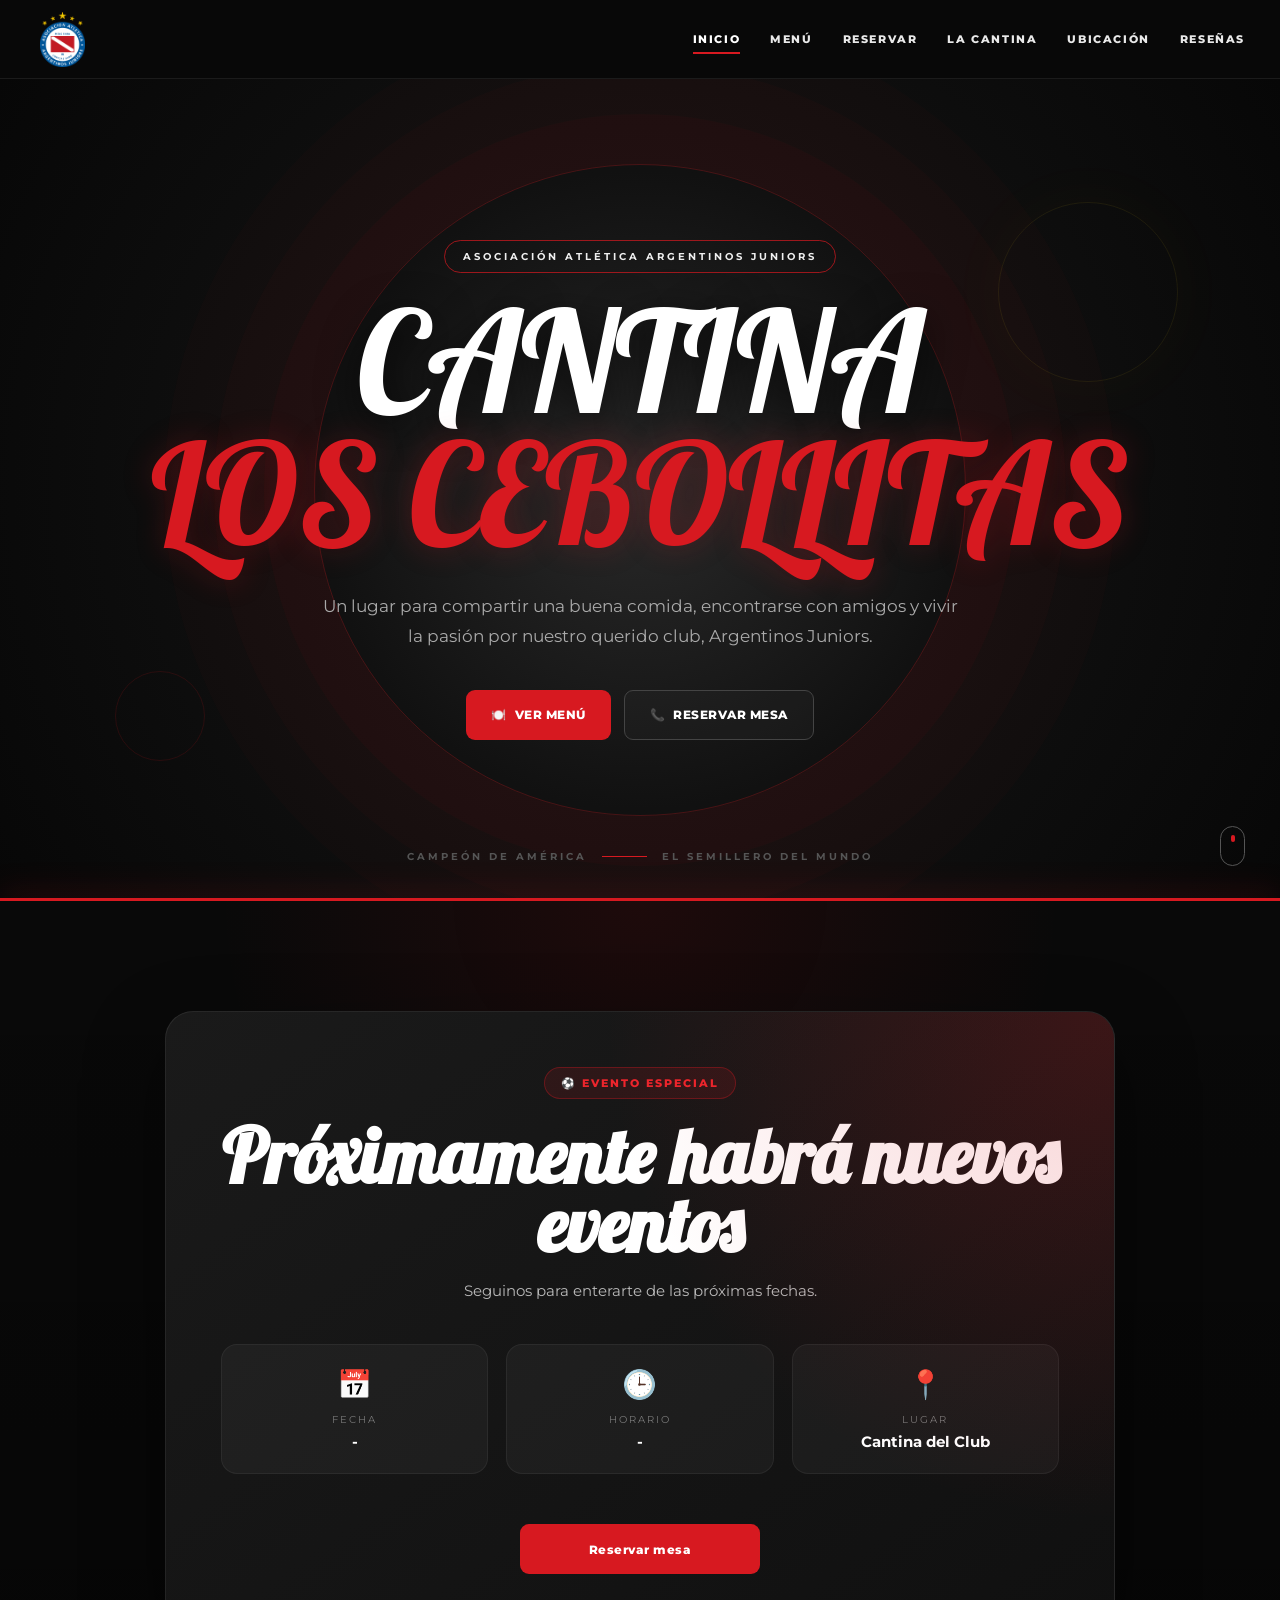
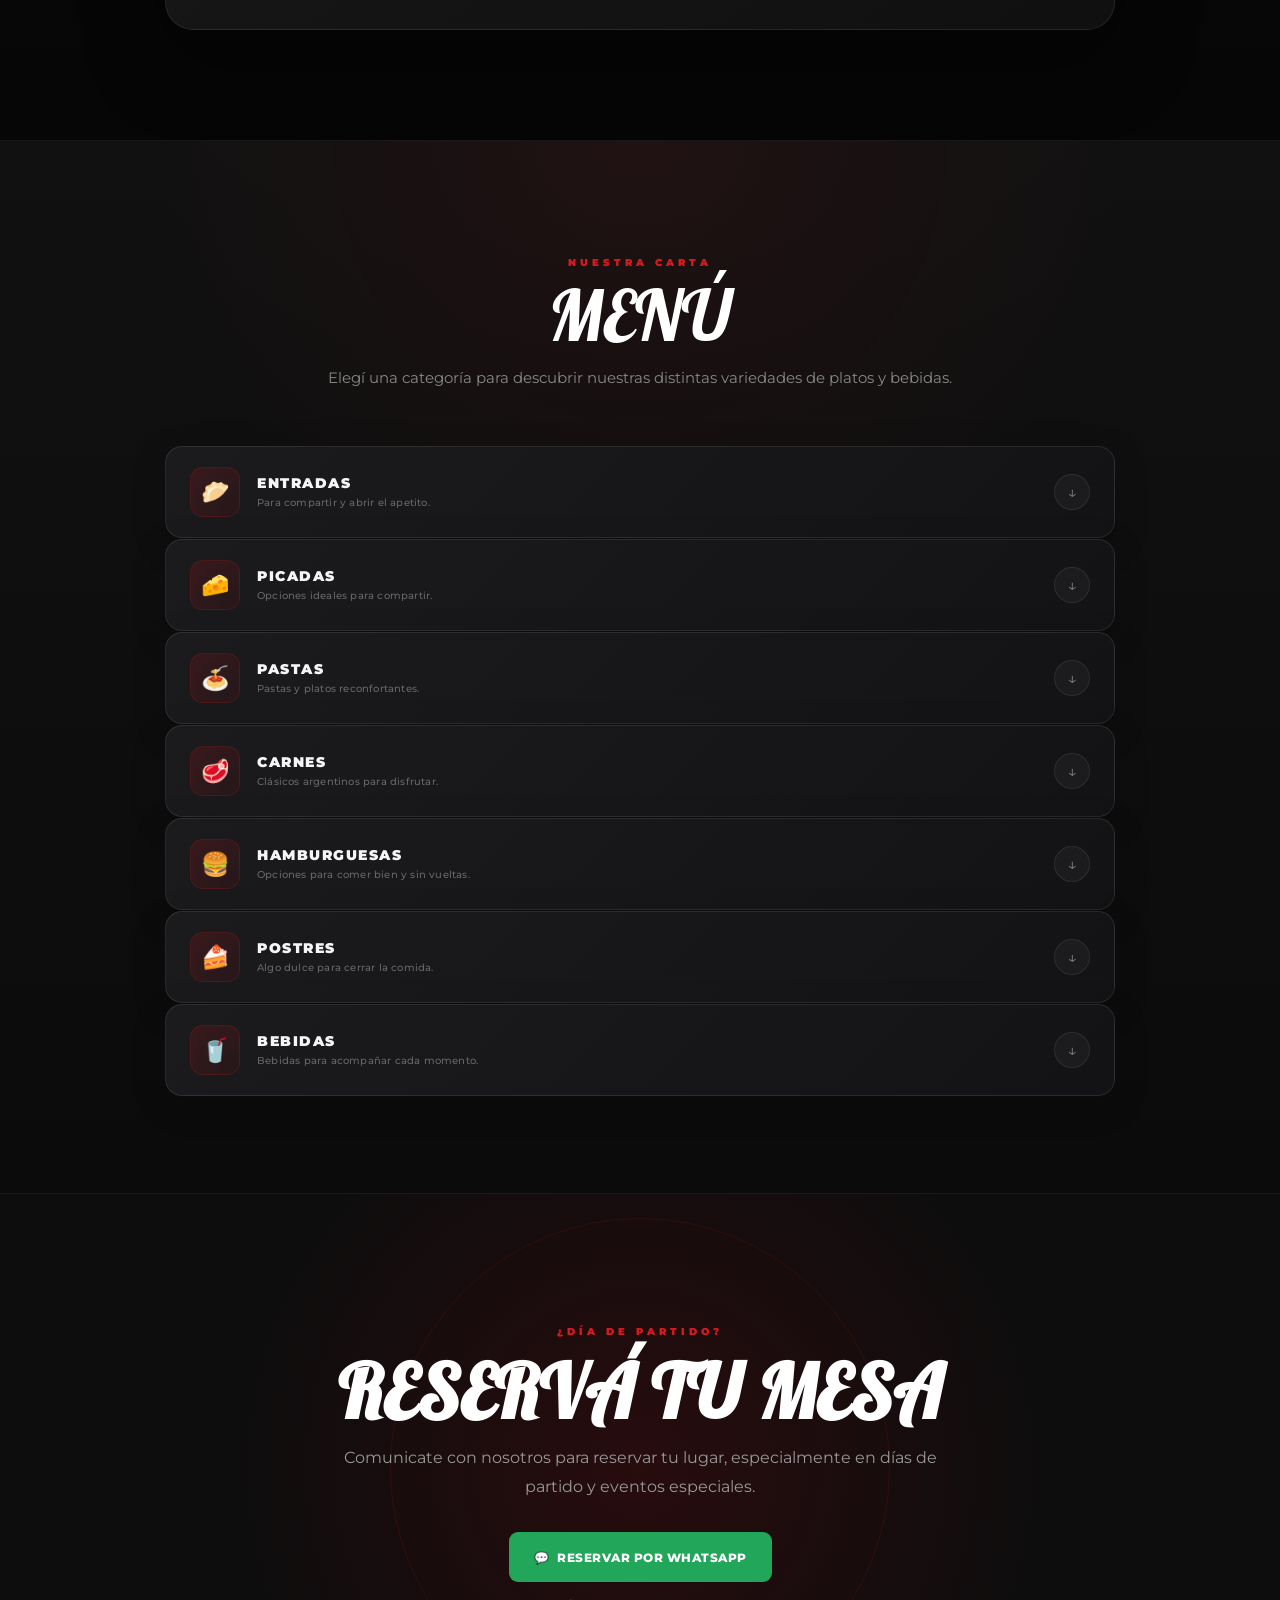
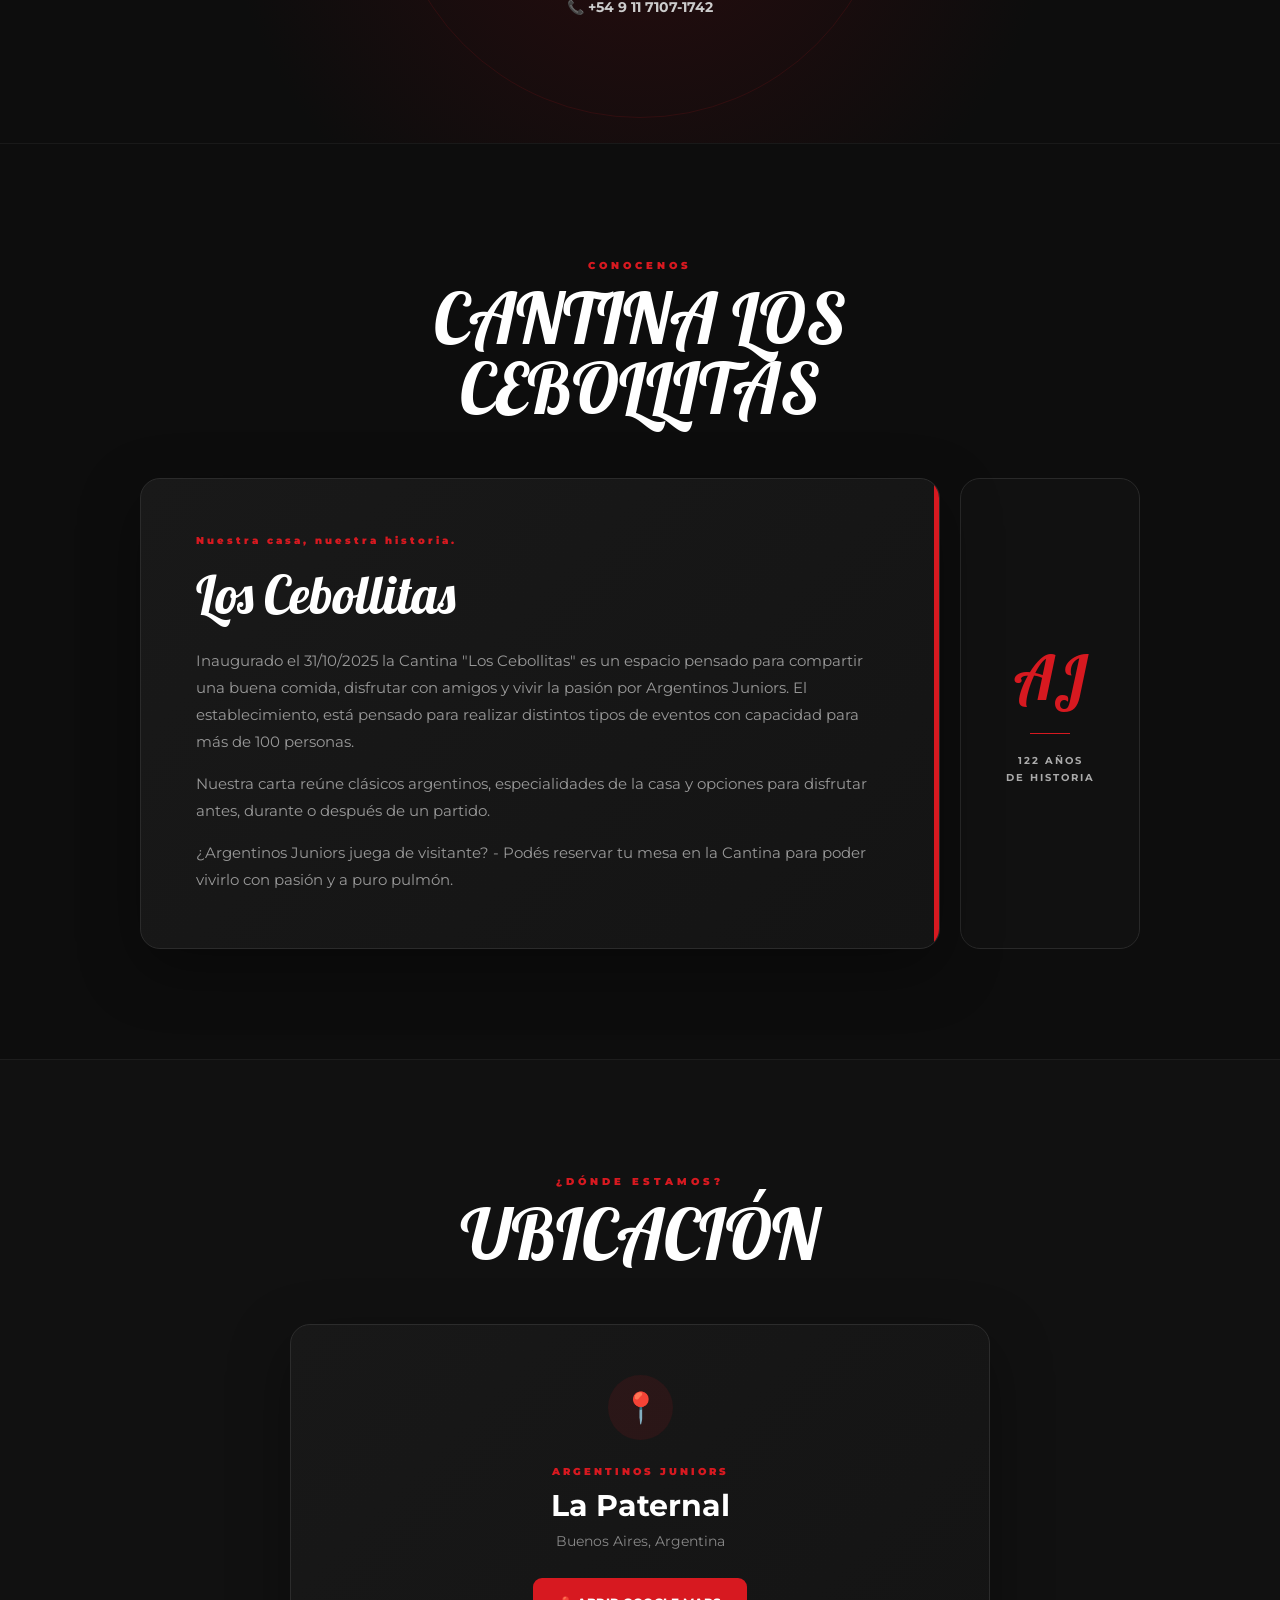
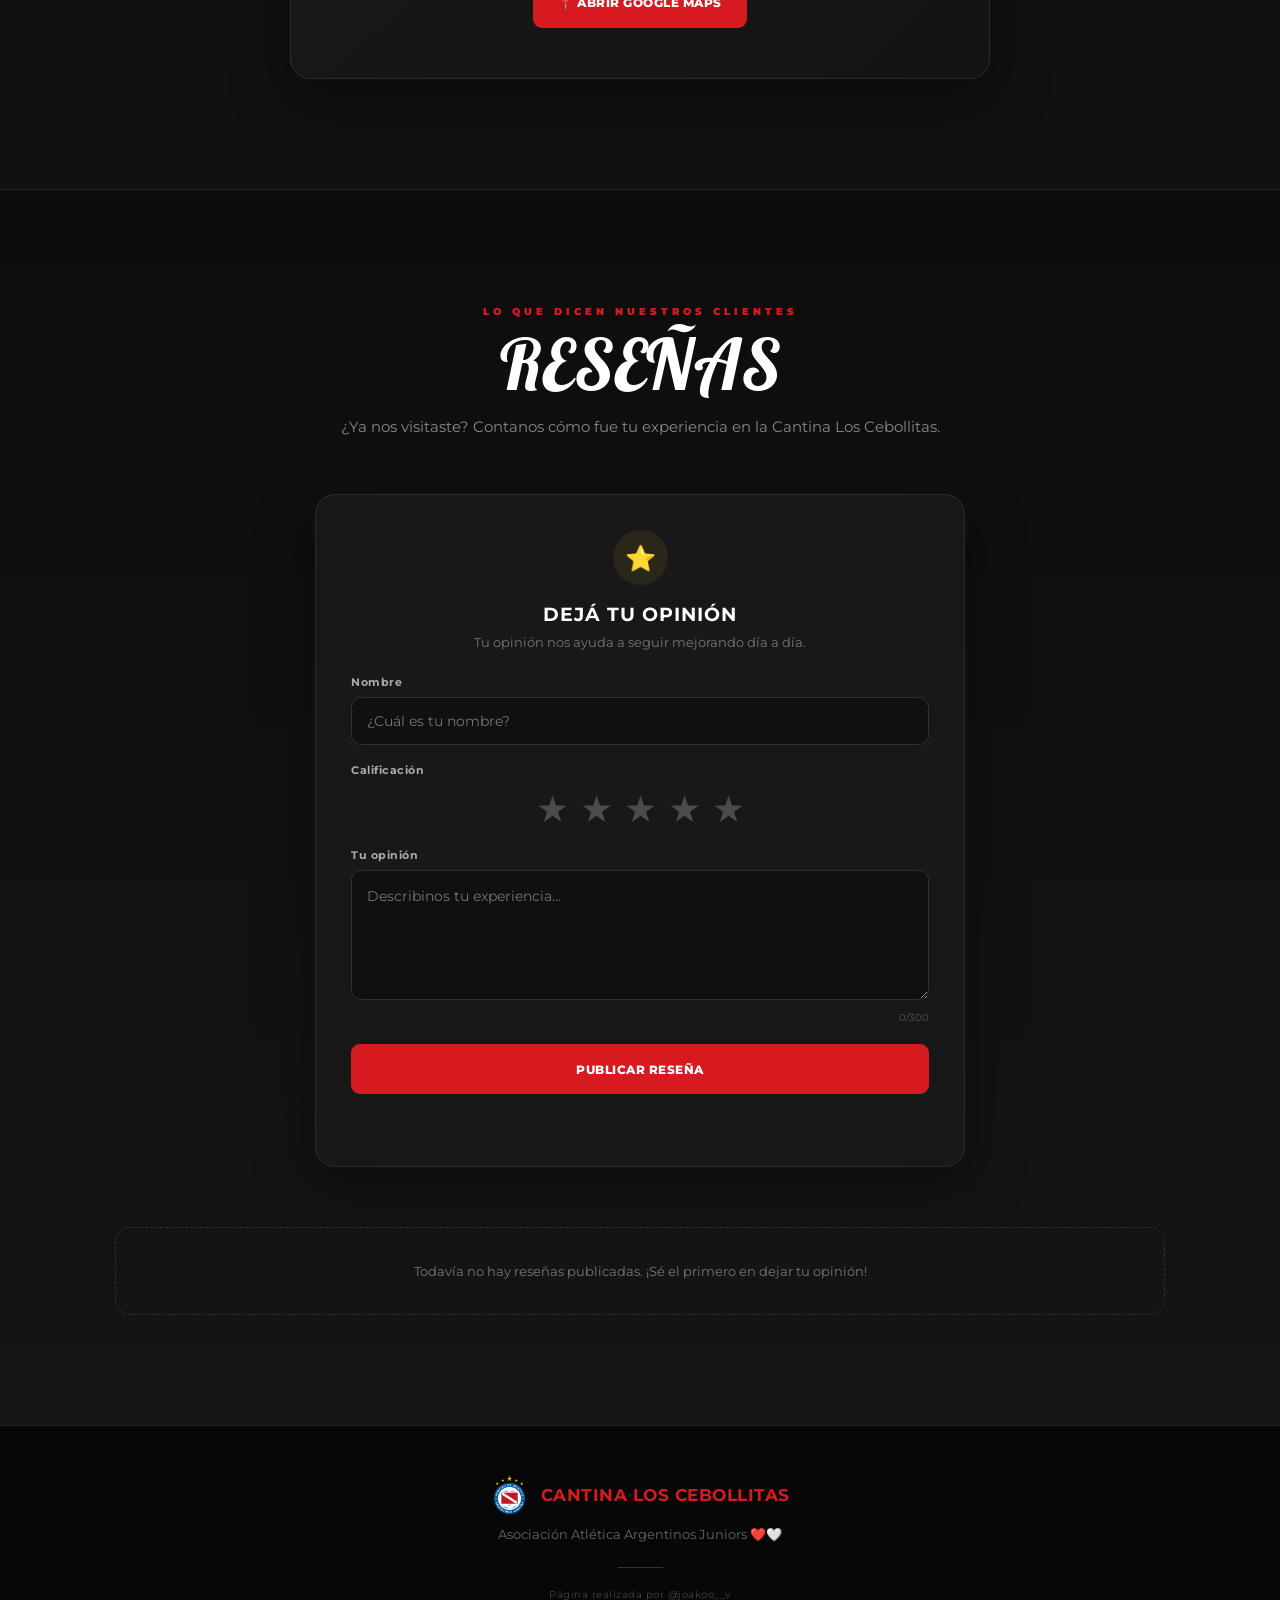
==== index.html @ 03a8189c "Add files via upload" ====
<!DOCTYPE html>
<html lang="es">
<head>
    <meta charset="UTF-8">
    <meta name="viewport" content="width=device-width, initial-scale=1.0">

    <meta
        name="description"
        content="Cantina Los Cebollitas - Comida, encuentros y pasión por Argentinos Juniors."
    >

    <title>Cantina Los Cebollitas | Argentinos Juniors</title>

    <link rel="preconnect" href="https://fonts.googleapis.com">
    <link rel="preconnect" href="https://fonts.gstatic.com" crossorigin>

    <link
        href="https://fonts.googleapis.com/css2?family=Lobster&family=Montserrat:wght@400;500;600;700;800;900&display=swap"
        rel="stylesheet"
    >

    <link rel="stylesheet" href="./style.css">
</head>

<body>

    <!-- =========================================
         HEADER
    ========================================== -->

    <header class="header" id="header">

        <nav class="navbar">

            <a
                href="#inicio"
                class="logo"
                aria-label="Ir al inicio"
            >
                <img
                    src="imagenes/escudo.png"
                    alt="Escudo de Argentinos Juniors"
                >
            </a>

            <button
                class="menu-toggle"
                id="menuToggle"
                type="button"
                aria-label="Abrir menú"
                aria-expanded="false"
                aria-controls="menuNavegacion"
            >
                <span></span>
                <span></span>
                <span></span>
            </button>

            <div
                class="menu"
                id="menuNavegacion"
            >
                <a href="#inicio">INICIO</a>
                <a href="#menu">MENÚ</a>
                <a href="#reservar">RESERVAR</a>
                <a href="#cantina">LA CANTINA</a>
                <a href="#ubicacion">UBICACIÓN</a>
                <a href="#resenas">RESEÑAS</a>
            </div>

        </nav>

    </header>


    <!-- =========================================
         EVENTO DESTACADO
    ========================================== -->

    <aside
        id="eventoDestacado"
        class="evento-destacado"
        aria-hidden="true"
    >

        <div class="evento-fondo"></div>

        <div class="evento-contenido">

            <button
                id="cerrarEvento"
                class="cerrar-evento"
                type="button"
                aria-label="Cerrar evento"
            >
                <span></span>
                <span></span>
            </button>

            <span class="evento-etiqueta">
                ⚽ EVENTO ESPECIAL
            </span>

            <h2 id="eventoTitulo">
                ¡DÍA DE PARTIDO!
            </h2>

            <p id="eventoDescripcion">
                Viví el partido junto a tus seres queridos.
            </p>

            <div class="evento-datos">

                <span id="eventoFecha">
                    📅 Próximamente
                </span>

                <span id="eventoHora">
                    🕐 Horario a confirmar
                </span>

            </div>

            <a
                id="eventoBoton"
                href="#reservar"
                class="evento-reservar"
            >
                RESERVAR MESA
                <span>→</span>
            </a>

        </div>

    </aside>


    <!-- =========================================
         HERO
    ========================================== -->

    <main>

        <section
            id="inicio"
            class="hero"
        >

            <div class="hero-decoracion hero-decoracion-uno"></div>
            <div class="hero-decoracion hero-decoracion-dos"></div>

            <div class="hero-contenido">

                <div class="etiqueta">
                    ASOCIACIÓN ATLÉTICA ARGENTINOS JUNIORS
                </div>

                <h1>
                    CANTINA
                    <span>LOS CEBOLLITAS</span>
                </h1>

                <p class="descripcion">
                    Un lugar para compartir una buena comida,
                    encontrarse con amigos y vivir la pasión
                    por nuestro querido club, Argentinos Juniors.
                </p>

                <div class="botones-inicio">

                    <a
                        href="#menu"
                        class="boton boton-principal"
                    >
                        <span>🍽️</span>
                        VER MENÚ
                    </a>

                    <a
                        href="#reservar"
                        class="boton boton-secundario"
                    >
                        <span>📞</span>
                        RESERVAR MESA
                    </a>

                </div>

            </div>

            <div class="hero-detalle">

                <span>CAMPEÓN DE AMÉRICA</span>

                <div></div>

                <span>EL SEMILLERO DEL MUNDO</span>

            </div>

            <a
                href="#menu"
                class="scroll-indicador"
                aria-label="Bajar al menú"
            >
                <span></span>
            </a>

        </section>

<section class="evento-seccion" id="eventos">

    <div class="evento-seccion-fondo" id="eventoSeccionFondo"></div>
    <div class="evento-seccion-overlay"></div>

    <div class="evento-seccion-contenido">

        <span class="evento-seccion-etiqueta" id="eventoSeccionEtiqueta">
            ⚽ EVENTO ESPECIAL
        </span>

        <h2 id="eventoSeccionTitulo">
            Cargando evento...
        </h2>

        <p class="evento-seccion-descripcion" id="eventoSeccionDescripcion">
            Próximamente habrá un nuevo evento en nuestro restaurante.
        </p>

        <div class="evento-seccion-partido" id="eventoSeccionPartido">
            —
        </div>

        <div class="evento-seccion-datos">

            <div class="evento-seccion-dato">
                <div class="evento-seccion-dato-icono">📅</div>

                <div>
                    <small>FECHA</small>
                    <strong id="eventoSeccionFecha">-</strong>
                </div>
            </div>

            <div class="evento-seccion-dato">
                <div class="evento-seccion-dato-icono">🕒</div>

                <div>
                    <small>HORARIO</small>
                    <strong id="eventoSeccionHora">-</strong>
                </div>
            </div>

            <div class="evento-seccion-dato">
                <div class="evento-seccion-dato-icono">📍</div>

                <div>
                    <small>LUGAR</small>
                    <strong id="eventoSeccionLugar">
                        Cantina del Club
                    </strong>
                </div>
            </div>

        </div>

        <a
            id="eventoSeccionBoton"
            class="boton boton-principal evento-seccion-boton"
            href="#reservar"
        >
            Reservar mesa
        </a>

    </div>

</section>

        <!-- =========================================
             MENÚ
        ========================================== -->

        <section
            id="menu"
            class="seccion menu-seccion"
        >

            <div class="titulo-seccion">

                <span>NUESTRA CARTA</span>

                <h2>MENÚ</h2>

                <p>
                    Elegí una categoría para descubrir
                    nuestras distintas variedades de platos y bebidas.
                </p>

            </div>

            <div
                id="menuDinamico"
                class="menu-dinamico"
            ></div>

        </section>


        <!-- =========================================
             RESERVAR
        ========================================== -->

        <section
            id="reservar"
            class="seccion reservar-seccion"
        >

            <div class="reserva-decoracion"></div>

            <div class="reserva-contenido">

                <span>¿DÍA DE PARTIDO?</span>

                <h2>RESERVÁ TU MESA</h2>

                <p>
                    Comunicate con nosotros para reservar
                    tu lugar, especialmente en días de partido
                    y eventos especiales.
                </p>

                <div class="reserva-acciones">

                    <a
                        href="https://wa.me/5491171071742"
                        target="_blank"
                        rel="noopener noreferrer"
                        class="boton whatsapp"
                    >
                        <span>💬</span>
                        RESERVAR POR WHATSAPP
                    </a>

                    <a
                        href="tel:+5491171071742"
                        class="telefono"
                    >
                        📞 +54 9 11 7107-1742
                    </a>

                </div>

            </div>

        </section>


        <!-- =========================================
             LA CANTINA
        ========================================== -->

        <section
            id="cantina"
            class="seccion cantina-seccion"
        >

            <div class="titulo-seccion">

                <span>CONOCENOS</span>

                <h2>CANTINA LOS CEBOLLITAS</h2>

            </div>

            <div class="cantina-grid">

                <article class="cantina-tarjeta">

                    <div class="numero">
                        Nuestra casa, nuestra historia.
                    </div>

                    <h3>
                        Los Cebollitas
                    </h3>

                    <p>
                       Inaugurado el 31/10/2025 la Cantina "Los Cebollitas" es un espacio                                   pensado para compartir una buena comida, disfrutar con amigos y
                       vivir la pasión por Argentinos Juniors.
                       El establecimiento, está pensado para realizar distintos tipos de                        eventos con capacidad para más de 100 personas.  
                    </p>

                    <p>
                        Nuestra carta reúne clásicos argentinos,
                        especialidades de la casa y opciones
                        para disfrutar antes, durante o después
                        de un partido.
                    </p>

                    <p>
                        ¿Argentinos Juniors juega de visitante?
                          - Podés reservar tu mesa en la Cantina para poder vivirlo con pasión
                            y a puro pulmón.
                    </p> 
                </article>

                <div class="cantina-dato">

                    <span class="dato-numero">AJ</span>

                    <span class="dato-linea"></span>

                    <strong>
                        122 AÑOS
                        <br>
                        DE HISTORIA
                    </strong>

                </div>

            </div>

        </section>


        <!-- =========================================
             UBICACIÓN
        ========================================== -->

        <section
            id="ubicacion"
            class="seccion ubicacion-seccion"
        >

            <div class="titulo-seccion">

                <span>¿DÓNDE ESTAMOS?</span>

                <h2>UBICACIÓN</h2>

            </div>

            <div class="ubicacion-tarjeta">

                <div class="ubicacion-icono">
                    📍
                </div>

                <div class="ubicacion-info">

                    <span>
                        ARGENTINOS JUNIORS
                    </span>

                    <h3>
                        La Paternal
                    </h3>

                    <p>
                        Buenos Aires, Argentina
                    </p>

                </div>

                <a
                    href="https://www.google.com/maps/place/Tronador+41,+C1427CRA+Cdad.+Aut%C3%B3noma+de+Buenos+Aires/@-34.5912043,-58.4753538,17z"
                    target="_blank"
                    rel="noopener noreferrer"
                    class="boton boton-principal"
                >
                    📍 ABRIR GOOGLE MAPS
                </a>

            </div>

        </section>


        <!-- =========================================
             RESEÑAS
        ========================================== -->

        <section
            id="resenas"
            class="seccion resenas-seccion"
        >

            <div class="titulo-seccion">

                <span>LO QUE DICEN NUESTROS CLIENTES</span>

                <h2>RESEÑAS</h2>

                <p>
                    ¿Ya nos visitaste? Contanos cómo fue
                    tu experiencia en la Cantina Los Cebollitas.
                </p>

            </div>

            <div class="resena-formulario">

                <div class="formulario-icono">
                    ⭐
                </div>

                <h3>
                    DEJÁ TU OPINIÓN
                </h3>

                <p class="formulario-descripcion">
                    Tu opinión nos ayuda a seguir mejorando día a día.
                </p>

                <label
                    class="campo-label"
                    for="nombreResena"
                >
                    Nombre
                </label>

                <input
                    type="text"
                    id="nombreResena"
                    placeholder="¿Cuál es tu nombre?"
                    maxlength="30"
                    autocomplete="name"
                >

                <label class="campo-label">
                    Calificación
                </label>

                <div
                    class="estrellas"
                    id="estrellas"
                    role="group"
                    aria-label="Seleccionar calificación"
                >

                    <button
                        type="button"
                        data-estrellas="1"
                        aria-label="1 estrella"
                    >
                        ★
                    </button>

                    <button
                        type="button"
                        data-estrellas="2"
                        aria-label="2 estrellas"
                    >
                        ★
                    </button>

                    <button
                        type="button"
                        data-estrellas="3"
                        aria-label="3 estrellas"
                    >
                        ★
                    </button>

                    <button
                        type="button"
                        data-estrellas="4"
                        aria-label="4 estrellas"
                    >
                        ★
                    </button>

                    <button
                        type="button"
                        data-estrellas="5"
                        aria-label="5 estrellas"
                    >
                        ★
                    </button>

                </div>

                <label
                    class="campo-label"
                    for="textoResena"
                >
                    Tu opinión
                </label>

                <textarea
                    id="textoResena"
                    placeholder="Describinos tu experiencia..."
                    maxlength="300"
                ></textarea>

                <div class="contador">
                    <span id="contadorResena">0</span>/300
                </div>

                <button
                    id="publicarResena"
                    class="boton boton-principal boton-resena"
                    type="button"
                >
                    PUBLICAR RESEÑA
                </button>

                <p
                    id="mensajeResena"
                    class="mensaje-resena"
                    aria-live="polite"
                ></p>

            </div>

            <div
                id="listaResenas"
                class="lista-resenas"
            ></div>

        </section>

    </main>


    <!-- =========================================
         FOOTER
    ========================================== -->

    <footer>

        <div class="footer-contenido">

            <div class="footer-marca">

                <img
                    src="imagenes/escudo.png"
                    alt="Argentinos Juniors"
                >

                <strong>
                    CANTINA LOS CEBOLLITAS
                </strong>

            </div>

            <p>
                Asociación Atlética Argentinos Juniors ❤️🤍
            </p>

            <div class="footer-linea"></div>

            <p class="copyright">
                Página realizada por @joakoo__v
            </p>

        </div>

    </footer>


    <script src="./script.js" defer></script>

</body>
</html>
---- style.css ----
/* =====================================================
   VARIABLES
===================================================== */

:root {
    --rojo: #d71920;
    --rojo-oscuro: #a90f15;
    --rojo-brillante: #ed252c;

    --negro: #080808;
    --negro-2: #0d0d0d;
    --gris-oscuro: #151515;
    --gris-card: #181818;
    --gris-borde: #2b2b2b;

    --blanco: #ffffff;
    --gris-claro: #dddddd;
    --gris: #999999;
    --gris-2: #666666;

    --dorado: #ffd21c;

    --sombra:
        0 20px 60px rgba(0, 0, 0, 0.35);

    --transicion:
        0.25s ease;
}


/* =====================================================
   RESET
===================================================== */

* {
    box-sizing: border-box;
    margin: 0;
    padding: 0;
}

html {
    scroll-behavior: smooth;
    scroll-padding-top: 90px;
}

body {
    min-height: 100vh;

    font-family:
        "Montserrat",
        Arial,
        sans-serif;

    background: var(--negro-2);

    color: var(--blanco);

    overflow-x: hidden;
}

button,
input,
textarea {
    font: inherit;
}

button {
    border: 0;
}

a {
    color: inherit;
}

::selection {
    background: var(--rojo);
    color: white;
}


/* =====================================================
   SCROLLBAR
===================================================== */

::-webkit-scrollbar {
    width: 8px;
}

::-webkit-scrollbar-track {
    background: var(--negro);
}

::-webkit-scrollbar-thumb {
    background: #333;
    border-radius: 10px;
}

::-webkit-scrollbar-thumb:hover {
    background: var(--rojo);
}


/* =====================================================
   HEADER
===================================================== */

.header {
    position: sticky;
    top: 0;
    z-index: 1000;

    background: rgba(8, 8, 8, 0.88);

    border-bottom:
        1px solid rgba(255, 255, 255, 0.08);

    backdrop-filter: blur(18px);
    -webkit-backdrop-filter: blur(18px);

    transition:
        background var(--transicion),
        box-shadow var(--transicion);
}

.header.scrolled {
    background: rgba(8, 8, 8, 0.96);

    box-shadow:
        0 10px 30px rgba(0, 0, 0, 0.25);
}

.navbar {
    width: min(1400px, 100%);

    min-height: 78px;

    margin: auto;

    padding:
        10px 35px;

    display: flex;

    align-items: center;

    justify-content: space-between;

    gap: 30px;
}

.logo {
    width: 55px;
    height: 55px;

    display: flex;

    align-items: center;
    justify-content: center;

    flex-shrink: 0;
}

.logo img {
    width: 100%;
    height: 100%;

    object-fit: contain;

    transition:
        transform var(--transicion);
}

.logo:hover img {
    transform:
        scale(1.07)
        rotate(-2deg);
}

.menu {
    display: flex;

    align-items: center;

    justify-content: flex-end;

    gap: 30px;
}

.menu a {
    position: relative;

    padding: 8px 0;

    color: #e9e9e9;

    text-decoration: none;

    font-size: 11px;

    font-weight: 800;

    letter-spacing: 1.6px;

    transition:
        color var(--transicion);
}

.menu a::after {
    content: "";

    position: absolute;

    left: 0;
    bottom: 0;

    width: 0;
    height: 2px;

    background: var(--rojo);

    transition:
        width var(--transicion);
}

.menu a:hover,
.menu a.activo {
    color: white;
}

.menu a:hover::after,
.menu a.activo::after {
    width: 100%;
}


/* =====================================================
   MENU MOBILE
===================================================== */

.menu-toggle {
    display: none;

    width: 44px;
    height: 44px;

    padding: 10px;

    background: transparent;

    cursor: pointer;
}

.menu-toggle span {
    display: block;

    width: 24px;
    height: 2px;

    margin: 5px auto;

    background: white;

    transition:
        transform var(--transicion),
        opacity var(--transicion);
}

.menu-toggle.abierto span:nth-child(1) {
    transform:
        translateY(7px)
        rotate(45deg);
}

.menu-toggle.abierto span:nth-child(2) {
    opacity: 0;
}

.menu-toggle.abierto span:nth-child(3) {
    transform:
        translateY(-7px)
        rotate(-45deg);
}


/* =====================================================
   EVENTO DESTACADO
===================================================== */

.evento-destacado {
    position: fixed;

    right: 28px;
    bottom: 28px;

    z-index: 2000;

    width: min(470px, calc(100% - 40px));

    padding: 2px;

    border-radius: 24px;

    background:
        linear-gradient(
            135deg,
            #ffd21c 0%,
            #ffffff 18%,
            #d71920 42%,
            #8d0d12 72%,
            #ffd21c 100%
        );

    background-size: 250% 250%;

    box-shadow:
        0 0 0 1px rgba(255, 210, 28, 0.25),
        0 20px 70px rgba(0, 0, 0, 0.65),
        0 0 45px rgba(215, 25, 32, 0.35),
        0 0 80px rgba(255, 210, 28, 0.12);

    opacity: 0;
    visibility: hidden;

    transform:
        translateX(120%)
        scale(0.85)
        rotate(2deg);

    transition:
        opacity 0.5s ease,
        visibility 0.5s ease,
        transform 0.7s cubic-bezier(.16, 1, .3, 1);
}

.evento-fondo {
    position: absolute;

    inset: 2px;

    z-index: 0;

    border-radius: 22px;

    background-position: center;
    background-size: cover;
    background-repeat: no-repeat;

    opacity: 0;
    transform: scale(1.03);

    transition:
        opacity 0.4s ease,
        transform 0.6s ease;

    pointer-events: none;
}

.evento-fondo::after {
    content: "";

    position: absolute;

    inset: 0;

    border-radius: inherit;

    background:
        linear-gradient(
            90deg,
            rgba(0, 0, 0, 0.92) 0%,
            rgba(0, 0, 0, 0.76) 42%,
            rgba(0, 0, 0, 0.42) 100%
        );
}

.evento-fondo.tiene-imagen {
    opacity: 0.72;
    transform: scale(1);
}


/* =====================================================
   EVENTO VISIBLE
===================================================== */

.evento-destacado.visible {
    opacity: 1;

    visibility: visible;

    transform:
        translateX(0)
        scale(1)
        rotate(0);

    animation:
        eventoBrillo 4s ease-in-out infinite;
}


/* =====================================================
   EVENTO CERRANDO
===================================================== */

.evento-destacado.cerrando {
    opacity: 0;

    transform:
        translateX(120%)
        scale(0.85)
        rotate(2deg);

    transition:
        opacity 0.35s ease,
        transform 0.45s cubic-bezier(.7, 0, .84, 0);
}


/* =====================================================
   CONTENIDO EVENTO
===================================================== */

.evento-contenido {
    position: relative;

    z-index: 1;

    min-height: 260px;

    padding: 32px 34px;

    overflow: hidden;

    border-radius: 22px;

    background:
        radial-gradient(
            circle at 100% 0%,
            rgba(215, 25, 32, 0.45),
            transparent 35%
        ),
        radial-gradient(
            circle at 0% 100%,
            rgba(255, 210, 28, 0.12),
            transparent 35%
        ),
        linear-gradient(
            135deg,
            #171717,
            #090909
        );

    border:
        1px solid rgba(255, 255, 255, 0.08);
}

.evento-fondo.tiene-imagen + .evento-contenido {
    background:
        linear-gradient(
            90deg,
            rgba(8, 8, 8, 0.72),
            rgba(8, 8, 8, 0.35)
        );
}


/* =====================================================
   LINEA SUPERIOR
===================================================== */

.evento-contenido::before {
    content: "";

    position: absolute;

    top: 0;
    left: 0;

    width: 100%;
    height: 4px;

    background:
        linear-gradient(
            90deg,
            transparent,
            var(--dorado),
            white,
            var(--dorado),
            transparent
        );

    box-shadow:
        0 0 18px rgba(255, 210, 28, 0.8);
}


/* =====================================================
   DECORACION FUTBOLERA
===================================================== */

.evento-contenido::after {
    content: "⚽";

    position: absolute;

    right: -35px;
    bottom: -45px;

    font-size: 165px;

    opacity: 0.055;

    filter:
        grayscale(1)
        brightness(2);

    transform:
        rotate(-12deg);

    pointer-events: none;
}


/* =====================================================
   ETIQUETA EVENTO
===================================================== */

.evento-etiqueta {
    position: relative;

    z-index: 2;

    display: inline-flex;

    align-items: center;

    gap: 8px;

    margin-bottom: 14px;

    padding: 7px 12px;

    border:
        1px solid rgba(255, 210, 28, 0.45);

    border-radius: 100px;

    background:
        rgba(255, 210, 28, 0.08);

    color: var(--dorado);

    font-size: 9px;

    font-weight: 900;

    letter-spacing: 2.5px;

    box-shadow:
        inset 0 0 15px rgba(255, 210, 28, 0.04),
        0 0 15px rgba(255, 210, 28, 0.08);
}


/* =====================================================
   TITULO EVENTO
===================================================== */

.evento-contenido h2 {
    position: relative;

    z-index: 2;

    margin-bottom: 10px;

    font-family:
        "Lobster",
        cursive;

    font-size:
        clamp(38px, 5vw, 52px);

    line-height: 0.95;

    font-weight: 400;

    color: white;

    text-shadow:
        0 3px 15px rgba(0, 0, 0, 0.8),
        0 0 25px rgba(215, 25, 32, 0.25);
}


/* =====================================================
   DESCRIPCION EVENTO
===================================================== */

.evento-contenido p {
    position: relative;

    z-index: 2;

    max-width: 350px;

    margin-bottom: 4px;

    color: #bdbdbd;

    font-size: 13px;

    line-height: 1.65;
}


/* =====================================================
   DATOS EVENTO
===================================================== */

.evento-datos {
    position: relative;

    z-index: 2;

    display: flex;

    flex-wrap: wrap;

    gap: 8px;

    margin: 18px 0;
}

.evento-datos span {
    display: inline-flex;

    align-items: center;

    padding: 8px 11px;

    border:
        1px solid rgba(255, 255, 255, 0.09);

    border-radius: 8px;

    background:
        rgba(255, 255, 255, 0.045);

    color: #ddd;

    font-size: 10px;

    font-weight: 700;

    backdrop-filter: blur(5px);
}


/* =====================================================
   BOTON EVENTO
===================================================== */

.evento-reservar {
    position: relative;

    z-index: 2;

    display: inline-flex;

    align-items: center;
    justify-content: center;

    gap: 10px;

    min-height: 45px;

    padding: 12px 19px;

    border-radius: 10px;

    background:
        linear-gradient(
            135deg,
            #e31b23,
            #b30e14
        );

    color: white;

    text-decoration: none;

    font-size: 10px;

    font-weight: 900;

    letter-spacing: 1px;

    box-shadow:
        0 8px 25px rgba(215, 25, 32, 0.28),
        inset 0 1px 0 rgba(255, 255, 255, 0.18);

    transition:
        transform var(--transicion),
        box-shadow var(--transicion),
        background var(--transicion);
}

.evento-reservar:hover {
    transform:
        translateY(-3px)
        scale(1.02);

    background:
        linear-gradient(
            135deg,
            #f2262e,
            #c81017
        );

    box-shadow:
        0 12px 35px rgba(215, 25, 32, 0.45),
        0 0 20px rgba(255, 210, 28, 0.15);
}

.evento-reservar span {
    font-size: 17px;
}


/* =====================================================
   BOTON CERRAR EVENTO
===================================================== */

.cerrar-evento {
    position: absolute;

    top: 15px;
    right: 15px;

    z-index: 5;

    width: 32px;
    height: 32px;

    display: flex;

    align-items: center;
    justify-content: center;

    border:
        1px solid rgba(255, 255, 255, 0.1);

    border-radius: 50%;

    background:
        rgba(0, 0, 0, 0.35);

    cursor: pointer;

    transition:
        background var(--transicion),
        transform var(--transicion),
        border-color var(--transicion);
}

.cerrar-evento:hover {
    background:
        rgba(215, 25, 32, 0.8);

    border-color:
        rgba(255, 210, 28, 0.5);

    transform:
        rotate(90deg)
        scale(1.08);
}

.cerrar-evento span {
    position: absolute;

    width: 13px;
    height: 2px;

    border-radius: 5px;

    background: white;
}

.cerrar-evento span:first-child {
    transform: rotate(45deg);
}

.cerrar-evento span:last-child {
    transform: rotate(-45deg);
}


/* =====================================================
   EFECTO BRILLO EVENTO
===================================================== */

@keyframes eventoBrillo {

    0% {
        background-position: 0% 50%;

        box-shadow:
            0 0 0 1px rgba(255, 210, 28, 0.2),
            0 20px 70px rgba(0, 0, 0, 0.65),
            0 0 35px rgba(215, 25, 32, 0.25),
            0 0 60px rgba(255, 210, 28, 0.08);
    }

    50% {
        background-position: 100% 50%;

        box-shadow:
            0 0 0 1px rgba(255, 210, 28, 0.5),
            0 20px 75px rgba(0, 0, 0, 0.65),
            0 0 55px rgba(215, 25, 32, 0.45),
            0 0 100px rgba(255, 210, 28, 0.18);
    }

    100% {
        background-position: 0% 50%;

        box-shadow:
            0 0 0 1px rgba(255, 210, 28, 0.2),
            0 20px 70px rgba(0, 0, 0, 0.65),
            0 0 35px rgba(215, 25, 32, 0.25),
            0 0 60px rgba(255, 210, 28, 0.08);
    }
}


/* =====================================================
   HERO
===================================================== */

.hero {
    min-height:
        calc(100vh - 78px);

    position: relative;

    overflow: hidden;

    display: flex;

    align-items: center;
    justify-content: center;

    text-align: center;

    padding: 90px 25px;

    background:
        radial-gradient(
            circle at center,
            #292929 0%,
            #111 42%,
            #070707 100%
        );
}

.hero::before {
    content: "";

    position: absolute;

    width: 650px;
    height: 650px;

    border:
        1px solid rgba(215, 25, 32, 0.28);

    border-radius: 50%;

    box-shadow:
        0 0 0 50px rgba(215, 25, 32, 0.035),
        0 0 0 100px rgba(215, 25, 32, 0.025),
        0 0 0 150px rgba(215, 25, 32, 0.015);

    pointer-events: none;
}

.hero::after {
    content: "";

    position: absolute;

    left: 0;
    right: 0;
    bottom: 0;

    height: 3px;

    background: var(--rojo);

    box-shadow:
        0 0 30px rgba(215, 25, 32, 0.8);
}

.hero-decoracion {
    position: absolute;

    border-radius: 50%;

    pointer-events: none;
}

.hero-decoracion-uno {
    width: 180px;
    height: 180px;

    right: 8%;
    top: 15%;

    border:
        1px solid rgba(255, 210, 28, 0.08);

    box-shadow:
        0 0 70px rgba(255, 210, 28, 0.03);
}

.hero-decoracion-dos {
    width: 90px;
    height: 90px;

    left: 9%;
    bottom: 17%;

    border:
        1px solid rgba(215, 25, 32, 0.14);
}

.hero-contenido {
    position: relative;

    z-index: 2;

    width: min(1000px, 100%);

    animation:
        aparecer 0.9s ease-out;
}

.etiqueta {
    display: inline-block;

    margin-bottom: 28px;

    padding: 9px 18px;

    border:
        1px solid rgba(215, 25, 32, 0.7);

    border-radius: 100px;

    color: #eee;

    font-size: 10px;

    font-weight: 700;

    letter-spacing: 3px;
}

.hero h1 {
    font-family: "Lobster", cursive;

    font-size:
        clamp(65px, 11vw, 145px);

    line-height: 0.85;

    font-weight: 400;

    text-shadow:
        0 10px 40px rgba(0, 0, 0, 0.65);
}

.hero h1 span {
    display: block;

    margin-top: 12px;

    color: var(--rojo);

    text-shadow:
        0 0 30px rgba(215, 25, 32, 0.25);
}

.descripcion {
    width: min(650px, 100%);

    margin: 38px auto;

    color: #aaa;

    font-size: 17px;

    line-height: 1.8;
}

.botones-inicio {
    display: flex;

    align-items: center;
    justify-content: center;

    flex-wrap: wrap;

    gap: 13px;
}

.hero-detalle {
    position: absolute;

    left: 50%;
    bottom: 38px;

    z-index: 3;

    display: flex;

    align-items: center;

    gap: 15px;

    transform:
        translateX(-50%);

    color: #555;

    font-size: 10px;

    font-weight: 700;

    letter-spacing: 3px;
}

.hero-detalle div {
    width: 45px;
    height: 1px;

    background: var(--rojo);
}

.scroll-indicador {
    position: absolute;

    right: 35px;
    bottom: 35px;

    width: 25px;
    height: 40px;

    border:
        1px solid #555;

    border-radius: 20px;

    z-index: 4;

    text-decoration: none;
}

.scroll-indicador span {
    position: absolute;

    top: 8px;
    left: 50%;

    width: 4px;
    height: 7px;

    border-radius: 5px;

    background: var(--rojo);

    transform:
        translateX(-50%);

    animation:
        scrollDown 1.6s infinite;
}


/* =====================================================
   BOTONES GENERALES
===================================================== */

.boton {
    min-height: 50px;

    display: inline-flex;

    align-items: center;
    justify-content: center;

    gap: 8px;

    padding: 14px 25px;

    border-radius: 9px;

    text-decoration: none;

    font-size: 12px;

    font-weight: 800;

    letter-spacing: 0.5px;

    cursor: pointer;

    transition:
        transform var(--transicion),
        background var(--transicion),
        border-color var(--transicion),
        box-shadow var(--transicion);
}

.boton:hover {
    transform: translateY(-3px);

    box-shadow:
        0 12px 30px rgba(0, 0, 0, 0.3);
}

.boton-principal {
    background: var(--rojo);

    color: white;
}

.boton-principal:hover {
    background: var(--rojo-oscuro);

    box-shadow:
        0 12px 35px rgba(215, 25, 32, 0.25);
}

.boton-secundario {
    border:
        1px solid #444;

    background:
        rgba(255, 255, 255, 0.025);

    color: white;
}

.boton-secundario:hover {
    border-color: var(--rojo);

    background:
        rgba(215, 25, 32, 0.08);
}


/* =====================================================
   SECCIONES
===================================================== */

.seccion {
    position: relative;

    min-height: 500px;

    padding:
        110px clamp(20px, 8vw, 120px);

    border-top:
        1px solid rgba(255, 255, 255, 0.05);
}

.titulo-seccion {
    width: min(720px, 100%);

    margin:
        0 auto 55px;

    text-align: center;
}

.titulo-seccion > span {
    color: var(--rojo);

    font-size: 10px;

    font-weight: 900;

    letter-spacing: 4px;
}

.titulo-seccion h2 {
    margin: 10px 0 15px;

    font-family: "Lobster", cursive;

    font-size:
        clamp(48px, 6vw, 70px);

    line-height: 1;

    font-weight: 400;
}

.titulo-seccion p {
    color: #888;

    font-size: 15px;

    line-height: 1.7;
}


/* =====================================================
   MENU — CARTA INTERACTIVA
===================================================== */

.menu-seccion {
    position: relative;

    overflow: hidden;

    background:
        radial-gradient(
            circle at 50% 0%,
            rgba(215, 25, 32, 0.08),
            transparent 40%
        ),
        linear-gradient(
            180deg,
            #111111 0%,
            #0b0b0b 100%
        );
}

.menu-dinamico {
    width: min(950px, 100%);

    margin: 0 auto;

    display: flex;

    flex-direction: column;

    gap: 14px;
}


/* =====================================================
   CATEGORIA
===================================================== */

.categoria-contenedor {
    width: 100%;
}

.categoria-boton {
    position: relative;

    width: 100%;
    min-height: 92px;

    padding: 18px 24px;

    display: flex;

    align-items: center;
    justify-content: space-between;

    gap: 20px;

    border:
        1px solid rgba(255, 255, 255, 0.09);

    border-radius: 17px;

    background:
        linear-gradient(
            135deg,
            #1b1b1d 0%,
            #131315 100%
        );

    color: white;

    cursor: pointer;

    text-align: left;

    overflow: hidden;

    box-shadow:
        0 10px 35px rgba(0, 0, 0, 0.18);

    transition:
        transform 0.3s ease,
        border-color 0.3s ease,
        background 0.3s ease,
        box-shadow 0.3s ease,
        border-radius 0.3s ease;
}

.categoria-boton::before {
    content: "";

    position: absolute;

    left: 0;
    top: 0;
    bottom: 0;

    width: 4px;

    background: var(--rojo);

    transform: scaleY(0);

    transform-origin: center;

    transition:
        transform 0.3s ease;
}

.categoria-boton::after {
    content: "";

    position: absolute;

    top: -80px;
    right: -80px;

    width: 180px;
    height: 180px;

    border-radius: 50%;

    background:
        radial-gradient(
            circle,
            rgba(215, 25, 32, 0.16),
            transparent 70%
        );

    opacity: 0;

    transition:
        opacity 0.3s ease;
}

.categoria-boton:hover {
    transform: translateY(-2px);

    border-color:
        rgba(215, 25, 32, 0.45);

    background:
        linear-gradient(
            135deg,
            #1e1e20 0%,
            #151517 100%
        );

    box-shadow:
        0 14px 40px rgba(0, 0, 0, 0.28),
        0 0 25px rgba(215, 25, 32, 0.06);
}

.categoria-boton:hover::after {
    opacity: 1;
}

.categoria-boton.activo {
    border-color:
        rgba(215, 25, 32, 0.75);

    border-radius:
        17px 17px 8px 8px;

    background:
        linear-gradient(
            135deg,
            #211315 0%,
            #171112 100%
        );

    box-shadow:
        0 10px 35px rgba(0, 0, 0, 0.28),
        0 0 30px rgba(215, 25, 32, 0.08);
}

.categoria-boton.activo::before {
    transform: scaleY(1);
}

.categoria-boton.activo::after {
    opacity: 1;
}


/* =====================================================
   INFORMACION CATEGORIA
===================================================== */

.categoria-info {
    position: relative;

    z-index: 2;

    display: flex;

    align-items: center;

    gap: 17px;

    min-width: 0;
}

.categoria-icono {
    width: 50px;
    height: 50px;

    display: flex;

    align-items: center;
    justify-content: center;

    flex-shrink: 0;

    border:
        1px solid rgba(215, 25, 32, 0.18);

    border-radius: 13px;

    background:
        linear-gradient(
            135deg,
            rgba(215, 25, 32, 0.16),
            rgba(215, 25, 32, 0.05)
        );

    color: white;

    font-size: 23px;

    box-shadow:
        inset 0 0 20px rgba(215, 25, 32, 0.04);

    transition:
        transform 0.3s ease,
        background 0.3s ease;
}

.categoria-boton:hover .categoria-icono {
    transform:
        scale(1.05)
        rotate(-2deg);
}

.categoria-boton.activo .categoria-icono {
    background:
        linear-gradient(
            135deg,
            rgba(215, 25, 32, 0.25),
            rgba(215, 25, 32, 0.08)
        );

    transform: scale(1.05);
}

.categoria-texto {
    min-width: 0;
}

.categoria-boton strong {
    display: block;

    margin-bottom: 4px;

    color: #f5f5f5;

    font-size: 14px;

    font-weight: 900;

    letter-spacing: 1.5px;
}

.categoria-boton small {
    display: block;

    color: #666;

    font-size: 10px;

    font-weight: 500;

    letter-spacing: 0.2px;
}


/* =====================================================
   FLECHA
===================================================== */

.categoria-flecha {
    position: relative;

    z-index: 3;

    width: 36px;
    height: 36px;

    display: flex;

    align-items: center;
    justify-content: center;

    flex-shrink: 0;

    border:
        1px solid rgba(255, 255, 255, 0.08);

    border-radius: 50%;

    background:
        rgba(255, 255, 255, 0.035);

    color: #777;

    font-size: 17px;

    transition:
        transform 0.35s cubic-bezier(.16, 1, .3, 1),
        color 0.3s ease,
        background 0.3s ease,
        border-color 0.3s ease;
}

.categoria-boton:hover .categoria-flecha {
    color: white;

    border-color:
        rgba(215, 25, 32, 0.35);
}

.categoria-boton.activo .categoria-flecha {
    color: white;

    background:
        var(--rojo);

    border-color:
        var(--rojo);

    transform:
        rotate(180deg);
}


/* =====================================================
   CARTA DESPLEGABLE
===================================================== */

.carta-categoria {
    display: grid;

    grid-template-rows: 0fr;

    width: 100%;

    overflow: hidden;

    margin-top: -14px;

    padding:
        0 28px;

    border:
        1px solid transparent;

    border-top: 0;

    border-radius:
        0 0 17px 17px;

    background:
        linear-gradient(
            180deg,
            #181214 0%,
            #121212 100%
        );

    opacity: 0;

    transform:
        translateY(-8px);

    transition:
        grid-template-rows 0.45s cubic-bezier(.16, 1, .3, 1),
        padding 0.45s ease,
        opacity 0.3s ease,
        transform 0.45s ease,
        border-color 0.35s ease;
}

.carta-categoria-inner {
    min-height: 0;

    overflow: hidden;
}

.carta-categoria.abierta {
    grid-template-rows: 1fr;

    padding:
        18px 28px 28px;

    border-color:
        rgba(215, 25, 32, 0.38);

    opacity: 1;

    transform:
        translateY(0);
}


/* =====================================================
   TITULO CARTA
===================================================== */

.carta-titulo {
    display: flex;

    align-items: center;

    gap: 12px;

    margin:
        4px 0 5px;

    color: var(--rojo);

    font-size: 11px;

    font-weight: 900;

    letter-spacing: 3px;

    text-transform: uppercase;
}

.carta-titulo::before {
    content: "";

    width: 28px;
    height: 1px;

    background:
        var(--rojo);
}


/* =====================================================
   PLATOS
===================================================== */

.plato {
    display: flex;

    align-items: center;
    justify-content: space-between;

    gap: 25px;

    padding:
        19px 5px;

    border-bottom:
        1px solid rgba(255, 255, 255, 0.065);

    transition:
        padding 0.25s ease,
        background 0.25s ease;
}

.plato:last-child {
    border-bottom: none;
}

.plato:hover {
    padding-left: 10px;
    padding-right: 10px;

    background:
        rgba(215, 25, 32, 0.025);
}

.plato-info {
    display: flex;

    flex-direction: column;

    gap: 6px;

    min-width: 0;
}

.plato-info strong {
    color: #f1f1f1;

    font-size: 14px;

    font-weight: 700;

    line-height: 1.35;
}

.plato-info small {
    color: #777;

    font-size: 11px;

    line-height: 1.55;
}

.plato-precio {
    flex-shrink: 0;

    padding:
        7px 10px;

    border:
        1px solid rgba(215, 25, 32, 0.18);

    border-radius: 7px;

    background:
        rgba(215, 25, 32, 0.07);

    color: #f03a40;

    font-size: 12px;

    font-weight: 900;

    white-space: nowrap;
}


/* =====================================================
   MENU VACIO
===================================================== */

.menu-vacio {
    padding:
        22px 5px;

    color: #666;

    font-size: 12px;

    text-align: center;
}


/* =====================================================
   ANIMACION PLATOS
===================================================== */

.carta-categoria.abierta .plato {
    animation:
        platoEntrada 0.4s ease both;
}

.carta-categoria.abierta .plato:nth-child(2) {
    animation-delay: 0.03s;
}

.carta-categoria.abierta .plato:nth-child(3) {
    animation-delay: 0.06s;
}

.carta-categoria.abierta .plato:nth-child(4) {
    animation-delay: 0.09s;
}

.carta-categoria.abierta .plato:nth-child(5) {
    animation-delay: 0.12s;
}

.carta-categoria.abierta .plato:nth-child(6) {
    animation-delay: 0.15s;
}

@keyframes platoEntrada {
    from {
        opacity: 0;

        transform:
            translateY(-8px);
    }

    to {
        opacity: 1;

        transform:
            translateY(0);
    }
}


/* =====================================================
   RESERVAR
===================================================== */

.reservar-seccion {
    overflow: hidden;

    display: flex;

    align-items: center;

    justify-content: center;

    min-height: 550px;

    text-align: center;

    background:
        radial-gradient(
            circle at center,
            #280c0e,
            #0d0d0d 60%
        );
}

.reserva-decoracion {
    position: absolute;

    width: 500px;
    height: 500px;

    border:
        1px solid rgba(215, 25, 32, 0.13);

    border-radius: 50%;

    pointer-events: none;
}

.reserva-contenido {
    position: relative;

    z-index: 2;

    width: min(760px, 100%);
}

.reserva-contenido > span {
    color: var(--rojo);

    font-size: 10px;

    font-weight: 900;

    letter-spacing: 4px;
}

.reserva-contenido h2 {
    margin: 15px 0;

    font-family: "Lobster", cursive;

    font-size:
        clamp(50px, 7vw, 75px);

    line-height: 1;
}

.reserva-contenido p {
    width: min(620px, 100%);

    margin:
        0 auto 30px;

    color: #999;

    font-size: 16px;

    line-height: 1.8;
}

.reserva-acciones {
    display: flex;

    flex-direction: column;

    align-items: center;

    gap: 16px;
}

.whatsapp {
    background: #22a65a;
}

.whatsapp:hover {
    background: #188447;
}

.telefono {
    color: #ccc;

    text-decoration: none;

    font-size: 14px;

    font-weight: 700;

    transition:
        color var(--transicion);
}

.telefono:hover {
    color: white;
}


/* =====================================================
   LA CANTINA
===================================================== */

.cantina-seccion {
    background: #0d0d0d;
}

.cantina-grid {
    width: min(1000px, 100%);

    margin: auto;

    display: grid;

    grid-template-columns:
        minmax(0, 1fr)
        180px;

    align-items: stretch;

    gap: 20px;
}

.cantina-tarjeta {
    position: relative;

    padding: 55px;

    overflow: hidden;

    border:
        1px solid #2b2b2b;

    border-radius: 20px;

    background:
        linear-gradient(
            135deg,
            #191919,
            #141414
        );

    box-shadow:
        var(--sombra);
}

.cantina-tarjeta::after {
    content: "";

    position: absolute;

    top: 0;
    right: 0;

    width: 5px;
    height: 100%;

    background: var(--rojo);
}

.numero {
    color: var(--rojo);

    font-size: 10px;

    font-weight: 900;

    letter-spacing: 3px;
}

.cantina-tarjeta h3 {
    margin: 15px 0 20px;

    font-family: "Lobster", cursive;

    font-size: 52px;

    font-weight: 400;
}

.cantina-tarjeta p {
    max-width: 700px;

    margin-bottom: 15px;

    color: #999;

    font-size: 15px;

    line-height: 1.8;
}

.cantina-tarjeta p:last-child {
    margin-bottom: 0;
}

.cantina-dato {
    min-height: 250px;

    display: flex;

    flex-direction: column;

    align-items: center;
    justify-content: center;

    gap: 18px;

    padding: 20px;

    border:
        1px solid #292929;

    border-radius: 20px;

    background: #111;

    text-align: center;
}

.dato-numero {
    color: var(--rojo);

    font-family: "Lobster", cursive;

    font-size: 60px;
}

.dato-linea {
    width: 40px;
    height: 1px;

    background: var(--rojo);
}

.cantina-dato strong {
    color: #aaa;

    font-size: 10px;

    letter-spacing: 2px;

    line-height: 1.7;
}


/* =====================================================
   UBICACION
===================================================== */

.ubicacion-seccion {
    background: #111;

    text-align: center;
}

.ubicacion-tarjeta {
    width: min(700px, 100%);

    margin: auto;

    padding: 50px 35px;

    border:
        1px solid #2c2c2c;

    border-radius: 20px;

    background:
        linear-gradient(
            135deg,
            #181818,
            #141414
        );

    box-shadow:
        var(--sombra);
}

.ubicacion-icono {
    width: 65px;
    height: 65px;

    margin:
        0 auto 20px;

    display: flex;

    align-items: center;
    justify-content: center;

    border-radius: 50%;

    background:
        rgba(215, 25, 32, 0.1);

    font-size: 30px;
}

.ubicacion-info > span {
    color: var(--rojo);

    font-size: 10px;

    font-weight: 900;

    letter-spacing: 3px;
}

.ubicacion-tarjeta h3 {
    margin: 8px 0;

    font-size: 30px;
}

.ubicacion-tarjeta p {
    margin-bottom: 28px;

    color: #888;

    font-size: 14px;
}


/* =====================================================
   RESEÑAS
===================================================== */

.resenas-seccion {
    background:
        linear-gradient(
            180deg,
            #0d0d0d,
            #151515
        );
}

.resena-formulario {
    width: min(650px, 100%);

    margin:
        0 auto 60px;

    padding: 35px;

    border:
        1px solid #2d2d2d;

    border-radius: 20px;

    background: #181818;

    box-shadow:
        var(--sombra);

    text-align: center;
}

.formulario-icono {
    width: 55px;
    height: 55px;

    margin:
        0 auto 18px;

    display: flex;

    align-items: center;
    justify-content: center;

    border-radius: 50%;

    background:
        rgba(255, 210, 28, 0.08);

    font-size: 25px;
}

.resena-formulario h3 {
    font-size: 19px;

    letter-spacing: 1px;
}

.formulario-descripcion {
    margin:
        8px 0 25px;

    color: #777;

    font-size: 13px;
}

.campo-label {
    display: block;

    margin-top: 18px;

    color: #aaa;

    font-size: 11px;

    font-weight: 700;

    text-align: left;

    letter-spacing: 0.5px;
}

.resena-formulario input,
.resena-formulario textarea {
    width: 100%;

    margin-top: 8px;

    padding: 14px 15px;

    outline: none;

    border:
        1px solid #303030;

    border-radius: 10px;

    background: #101010;

    color: white;

    font-size: 14px;

    transition:
        border-color var(--transicion),
        box-shadow var(--transicion);
}

.resena-formulario input:focus,
.resena-formulario textarea:focus {
    border-color: var(--rojo);

    box-shadow:
        0 0 0 3px rgba(215, 25, 32, 0.1);
}

.resena-formulario textarea {
    min-height: 130px;

    resize: vertical;

    line-height: 1.6;
}

.contador {
    margin-top: 7px;

    color: #555;

    font-size: 10px;

    text-align: right;
}

.estrellas {
    display: flex;

    align-items: center;
    justify-content: center;

    gap: 5px;

    margin:
        10px 0 5px;
}

.estrellas button {
    padding: 3px;

    background: transparent;

    color: #4b4b4b;

    font-size: 37px;

    line-height: 1;

    cursor: pointer;

    transition:
        color var(--transicion),
        transform var(--transicion),
        text-shadow var(--transicion);
}

.estrellas button:hover {
    color: var(--dorado);

    transform: scale(1.12);
}

.estrellas button.seleccionada {
    color: var(--dorado);

    transform: scale(1.08);

    text-shadow:
        0 0 8px rgba(255, 210, 28, 0.5);
}

.boton-resena {
    width: 100%;

    margin-top: 20px;
}

.mensaje-resena {
    min-height: 22px;

    margin-top: 15px;

    opacity: 0;

    transform:
        translateY(7px);

    font-size: 13px;

    font-weight: 700;

    transition:
        opacity var(--transicion),
        transform var(--transicion);
}

.mensaje-resena.mostrar {
    opacity: 1;

    transform:
        translateY(0);
}

.mensaje-resena.exito {
    color: #38d39f;
}

.mensaje-resena.error {
    color: #ff6666;
}


/* =====================================================
   LISTA DE RESEÑAS
===================================================== */

.lista-resenas {
    width: min(1050px, 100%);

    margin: auto;

    display: grid;

    grid-template-columns:
        repeat(2, minmax(0, 1fr));

    gap: 18px;
}

.resena {
    position: relative;

    padding: 27px;

    overflow: hidden;

    border:
        1px solid #2b2b2b;

    border-radius: 16px;

    background: #181818;

    animation:
        aparecerResena 0.45s ease-out;
}

.resena::before {
    content: "";

    position: absolute;

    left: 0;
    top: 20px;
    bottom: 20px;

    width: 3px;

    border-radius: 10px;

    background: var(--rojo);
}

.resena-estrellas {
    margin-bottom: 12px;

    color: var(--dorado);

    letter-spacing: 2px;

    font-size: 15px;
}

.resena h3 {
    margin-bottom: 10px;

    color: white;

    font-size: 16px;
}

.resena p {
    margin-bottom: 14px;

    color: #999;

    font-size: 14px;

    line-height: 1.7;
}

.resena small {
    color: #555;

    font-size: 10px;
}

.sin-resenas {
    grid-column: 1 / -1;

    padding: 35px;

    border:
        1px dashed #303030;

    border-radius: 15px;

    color: #777;

    text-align: center;

    font-size: 13px;
}


/* =====================================================
   FOOTER
===================================================== */

footer {
    padding:
        50px 20px 30px;

    border-top:
        1px solid #222;

    background: #070707;

    text-align: center;
}

.footer-contenido {
    width: min(900px, 100%);

    margin: auto;
}

.footer-marca {
    display: flex;

    align-items: center;
    justify-content: center;

    gap: 12px;
}

.footer-marca img {
    width: 38px;
    height: 38px;

    object-fit: contain;
}

.footer-marca strong {
    color: var(--rojo);

    font-size: 17px;

    letter-spacing: 0.5px;
}

footer p {
    margin-top: 12px;

    color: #666;

    font-size: 13px;
}

.footer-linea {
    width: 45px;
    height: 1px;

    margin: 25px auto 0;

    background: #333;
}

footer .copyright {
    margin-top: 20px;

    color: #444;

    font-size: 10px;

    letter-spacing: 0.5px;
}


/* =====================================================
   ANIMACIONES
===================================================== */

@keyframes aparecer {

    from {
        opacity: 0;

        transform:
            translateY(25px);
    }

    to {
        opacity: 1;

        transform:
            translateY(0);
    }
}

@keyframes aparecerResena {

    from {
        opacity: 0;

        transform:
            translateY(18px)
            scale(0.98);
    }

    to {
        opacity: 1;

        transform:
            translateY(0)
            scale(1);
    }
}

@keyframes scrollDown {

    0%,
    100% {
        opacity: 0.4;

        transform:
            translate(-50%, 0);
    }

    50% {
        opacity: 1;

        transform:
            translate(-50%, 10px);
    }
}


/* =====================================================
   TABLET
===================================================== */

@media (max-width: 850px) {

    .navbar {
        padding:
            10px 20px;
    }

    .menu {
        gap: 20px;
    }

    .menu a {
        font-size: 10px;
    }

    .cantina-grid {
        grid-template-columns: 1fr;
    }

    .cantina-dato {
        min-height: 160px;

        flex-direction: row;
    }
}


/* =====================================================
   MENU MOBILE
===================================================== */

@media (max-width: 700px) {

    .menu-toggle {
        display: block;
    }

    .menu {
        position: absolute;

        top: calc(100% + 1px);
        left: 12px;
        right: 12px;

        display: flex;

        flex-direction: column;

        align-items: stretch;

        gap: 4px;

        padding: 12px;

        border:
            1px solid rgba(255, 255, 255, 0.08);

        border-radius: 14px;

        background:
            rgba(10, 10, 10, 0.97);

        box-shadow:
            0 20px 50px rgba(0, 0, 0, 0.45);

        backdrop-filter: blur(18px);

        opacity: 0;
        visibility: hidden;

        transform:
            translateY(-10px)
            scale(0.98);

        pointer-events: none;

        transition:
            opacity 0.25s ease,
            visibility 0.25s ease,
            transform 0.25s ease;
    }

    .menu.abierto {
        opacity: 1;

        visibility: visible;

        transform:
            translateY(0)
            scale(1);

        pointer-events: auto;
    }

    .menu a {
        width: 100%;

        padding: 14px 12px;

        border-radius: 8px;

        font-size: 11px;
    }

    .menu a:hover,
    .menu a.activo {
        background:
            rgba(215, 25, 32, 0.08);
    }

    .menu a::after {
        display: none;
    }

    .evento-destacado {
        right: 12px;
        bottom: 12px;

        width:
            calc(100% - 24px);

        transform:
            translateY(120%)
            scale(0.9);
    }

    .evento-destacado.visible {
        transform:
            translateY(0)
            scale(1);
    }

    .evento-destacado.cerrando {
        transform:
            translateY(120%)
            scale(0.9);
    }

    .evento-contenido {
        min-height: 0;

        padding:
            28px 24px;
    }

    .evento-contenido h2 {
        font-size: 38px;
    }

    .evento-contenido p {
        max-width: 90%;

        font-size: 12px;
    }

    .evento-datos {
        margin: 15px 0;

        gap: 6px;
    }

    .evento-datos span {
        font-size: 9px;

        padding: 7px 9px;
    }

    .evento-reservar {
        width: 100%;
    }

    .cantina-tarjeta {
        padding: 35px 28px;
    }
}


/* =====================================================
   MOBILE
===================================================== */

@media (max-width: 600px) {

    .seccion {
        padding:
            80px 18px;
    }

    .menu-dinamico {
        gap: 11px;
    }

    .categoria-boton {
        min-height: 78px;

        padding:
            14px 15px;

        border-radius: 14px;
    }

    .categoria-boton.activo {
        border-radius:
            14px 14px 7px 7px;
    }

    .categoria-info {
        gap: 12px;
    }

    .categoria-icono {
        width: 43px;
        height: 43px;

        border-radius: 11px;

        font-size: 19px;
    }

    .categoria-boton strong {
        font-size: 12px;

        letter-spacing: 1px;
    }

    .categoria-boton small {
        font-size: 9px;
    }

    .categoria-flecha {
        width: 32px;
        height: 32px;

        font-size: 15px;
    }

    .carta-categoria {
        margin-top: -11px;

        padding:
            0 16px;
    }

    .carta-categoria.abierta {
        padding:
            14px 16px 20px;
    }

    .carta-titulo {
        font-size: 9px;

        letter-spacing: 2.5px;
    }

    .plato {
        gap: 12px;

        padding:
            16px 2px;
    }

    .plato-info strong {
        font-size: 13px;
    }

    .plato-info small {
        font-size: 10px;
    }

    .plato-precio {
        padding:
            6px 8px;

        font-size: 11px;
    }

    .lista-resenas {
        grid-template-columns: 1fr;
    }

    .resena {
        padding: 23px;
    }

    .resena-formulario {
        padding: 27px 20px;
    }

    .ubicacion-tarjeta {
        padding:
            40px 22px;
    }

    .hero {
        padding:
            80px 18px;
    }

    .hero h1 {
        font-size:
            clamp(55px, 16vw, 85px);
    }

    .hero-detalle {
        bottom: 25px;

        width: 90%;

        justify-content: center;

        font-size: 8px;

        letter-spacing: 2px;
    }
}


/* =====================================================
   MOBILE PEQUEÑO
===================================================== */

@media (max-width: 450px) {

    .navbar {
        min-height: 70px;
    }

    .logo {
        width: 48px;
        height: 48px;
    }

    .botones-inicio {
        flex-direction: column;
    }

    .botones-inicio .boton {
        width: 100%;
    }

    .hero h1 {
        font-size: 60px;
    }

    .hero-detalle span:last-child {
        display: none;
    }

    .hero-detalle {
        gap: 10px;
    }

    .evento-contenido {
        padding: 25px 20px;
    }

    .evento-contenido h2 {
        font-size: 32px;
    }

    .evento-datos {
        flex-direction: column;
        align-items: stretch;
    }

    .evento-reservar {
        width: 100%;

        justify-content: center;
    }

    .estrellas button {
        font-size: 32px;
    }

    .modal-botones {
        flex-direction: column;
    }

    .cantina-tarjeta h3 {
        font-size: 44px;
    }

    .titulo-seccion h2 {
        font-size: 46px;
    }
}


/* =====================================================
   ACCESIBILIDAD
===================================================== */

@media (prefers-reduced-motion: reduce) {

    *,
    *::before,
    *::after {
        scroll-behavior: auto !important;

        animation-duration: 0.01ms !important;
        animation-iteration-count: 1 !important;

        transition-duration: 0.01ms !important;
    }
}


/* =====================================================
   FOCUS ACCESIBLE
===================================================== */

button:focus-visible,
a:focus-visible,
input:focus-visible,
textarea:focus-visible {
    outline:
        2px solid var(--dorado);

    outline-offset: 3px;
}


/* =====================================================
   BLOQUEO DE SELECCION EN BOTONES
===================================================== */

.categoria-boton,
.cerrar-evento,
.estrellas button,
.menu-toggle {
    -webkit-tap-highlight-color: transparent;
    user-select: none;
}

/* =====================================================
   EVENTOS
===================================================== */

.evento-seccion{
    position:relative;
    padding:110px 7%;
    background:
        radial-gradient(circle at top,rgba(215,25,32,.10),transparent 40%),
        #090909;
    overflow:hidden;
}

.evento-seccion::before{
    content:"";
    position:absolute;
    inset:0;
    background:
        linear-gradient(180deg,
        transparent,
        rgba(0,0,0,.35));
    pointer-events:none;
}

.evento-seccion-contenido{
    position:relative;
    width:min(950px,100%);
    margin:auto;
    padding:55px;
    border-radius:28px;
    overflow:hidden;

    background:
        linear-gradient(145deg,#1a1a1a,#101010);

    border:1px solid rgba(255,255,255,.08);

    box-shadow:
        0 30px 80px rgba(0,0,0,.45);

    text-align:center;
}

.evento-seccion-contenido::before{
    content:"";
    position:absolute;
    inset:0;

    background:
        radial-gradient(circle at top right,
        rgba(215,25,32,.20),
        transparent 45%);

    pointer-events:none;
}

.evento-seccion-etiqueta{
    display:inline-flex;
    align-items:center;
    gap:8px;

    padding:8px 16px;

    border-radius:100px;

    background:
        rgba(215,25,32,.12);

    border:1px solid rgba(215,25,32,.35);

    color:#ed252c;

    font-size:11px;
    font-weight:800;
    letter-spacing:2px;

    margin-bottom:22px;
}

.evento-seccion h2{
    font-family:"Lobster",cursive;

    font-size:
        clamp(52px,6vw,78px);

    line-height:.9;

    color:#fff;

    margin-bottom:18px;
}

.evento-seccion-descripcion{
    max-width:700px;

    margin:auto;

    color:#b9b9b9;

    line-height:1.8;

    font-size:15px;
}

.evento-seccion-partido{

    display:inline-block;

    margin-top:28px;

    padding:14px 28px;

    border-radius:12px;

    background:
        linear-gradient(135deg,
        var(--rojo),
        var(--rojo-oscuro));

    color:#fff;

    font-size:28px;

    font-weight:900;

    box-shadow:
        0 10px 35px rgba(215,25,32,.30);
}

.evento-seccion-datos{

    display:grid;

    grid-template-columns:
        repeat(3,1fr);

    gap:18px;

    margin:40px 0;
}

.evento-seccion-dato{

    padding:22px;

    border-radius:16px;

    background:
        rgba(255,255,255,.04);

    border:1px solid rgba(255,255,255,.06);

    transition:.25s;
}

.evento-seccion-dato:hover{

    transform:translateY(-5px);

    border-color:rgba(215,25,32,.35);

    background:
        rgba(215,25,32,.06);
}

.evento-seccion-dato-icono{

    font-size:28px;

    margin-bottom:12px;
}

.evento-seccion-dato small{

    display:block;

    color:#777;

    font-size:10px;

    letter-spacing:2px;

    margin-bottom:6px;
}

.evento-seccion-dato strong{

    color:#fff;

    font-size:15px;
}

.evento-seccion-boton{

    margin-top:10px;

    min-width:240px;
}

/* fondo del evento */

.evento-seccion-fondo{

    position:absolute;

    inset:0;

    background-size:cover;
    background-position:center;

    opacity:.18;

    filter:blur(2px);

    transform:scale(1.05);

    z-index:-2;
}

.evento-seccion-overlay{

    position:absolute;

    inset:0;

    background:
        linear-gradient(
        90deg,
        rgba(8,8,8,.94),
        rgba(8,8,8,.78));

    z-index:-1;
}

/* responsive */

@media(max-width:800px){

.evento-seccion-contenido{

padding:35px 22px;

}

.evento-seccion h2{

font-size:46px;

}

.evento-seccion-partido{

font-size:20px;

width:100%;

}

.evento-seccion-datos{

grid-template-columns:1fr;

}

.evento-seccion-boton{

width:100%;

}
}
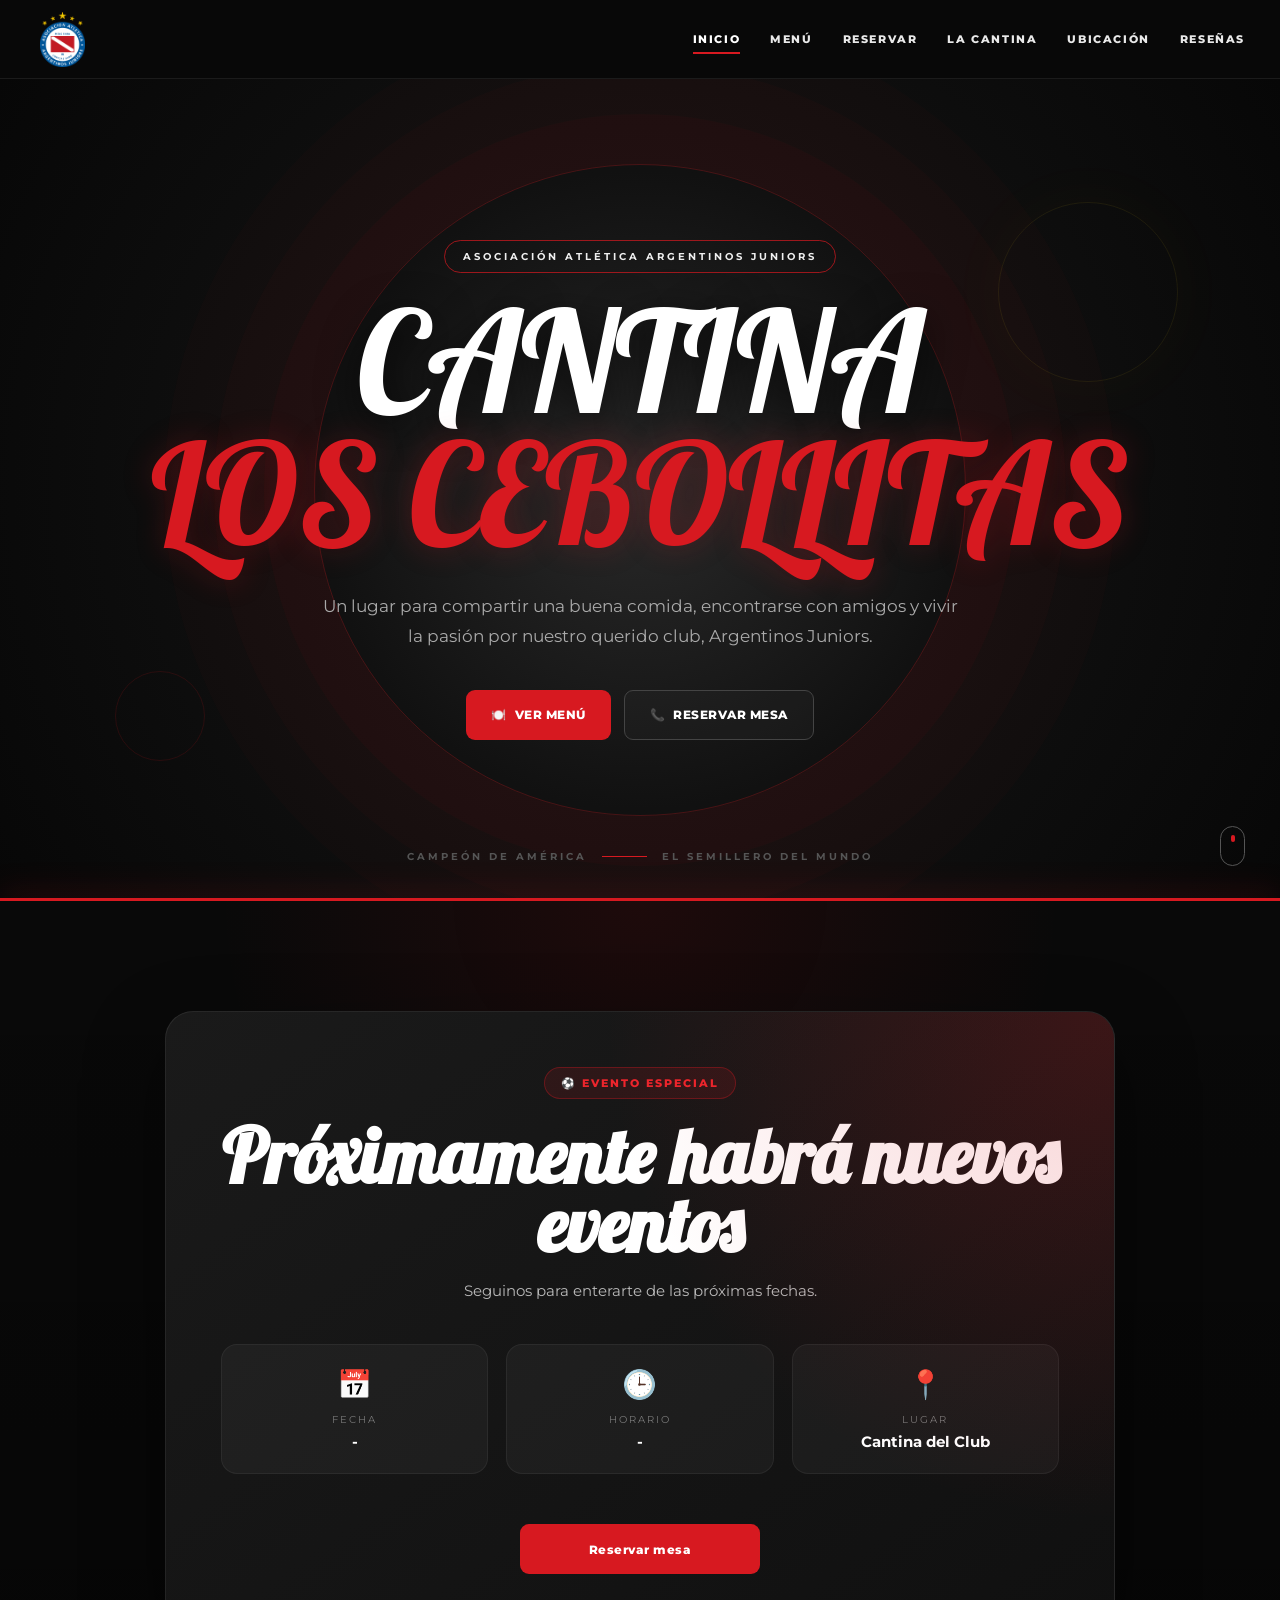
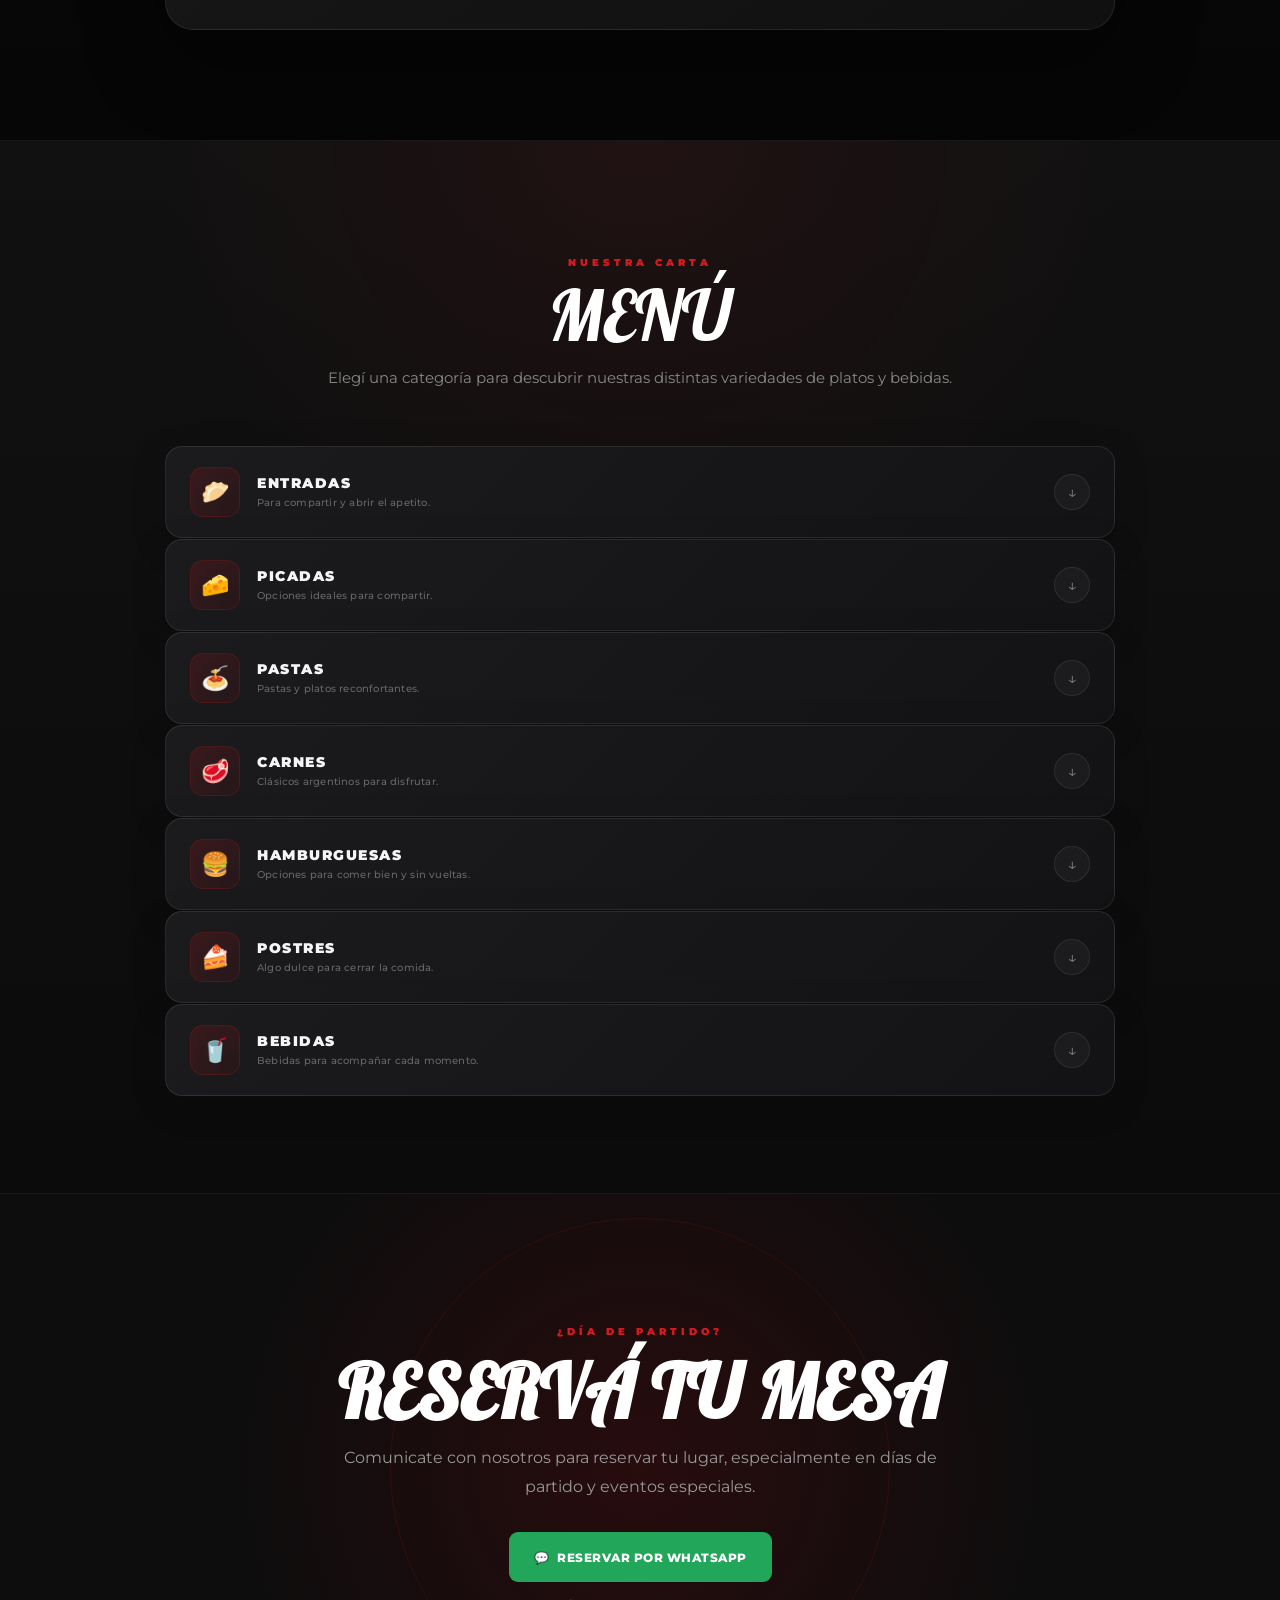
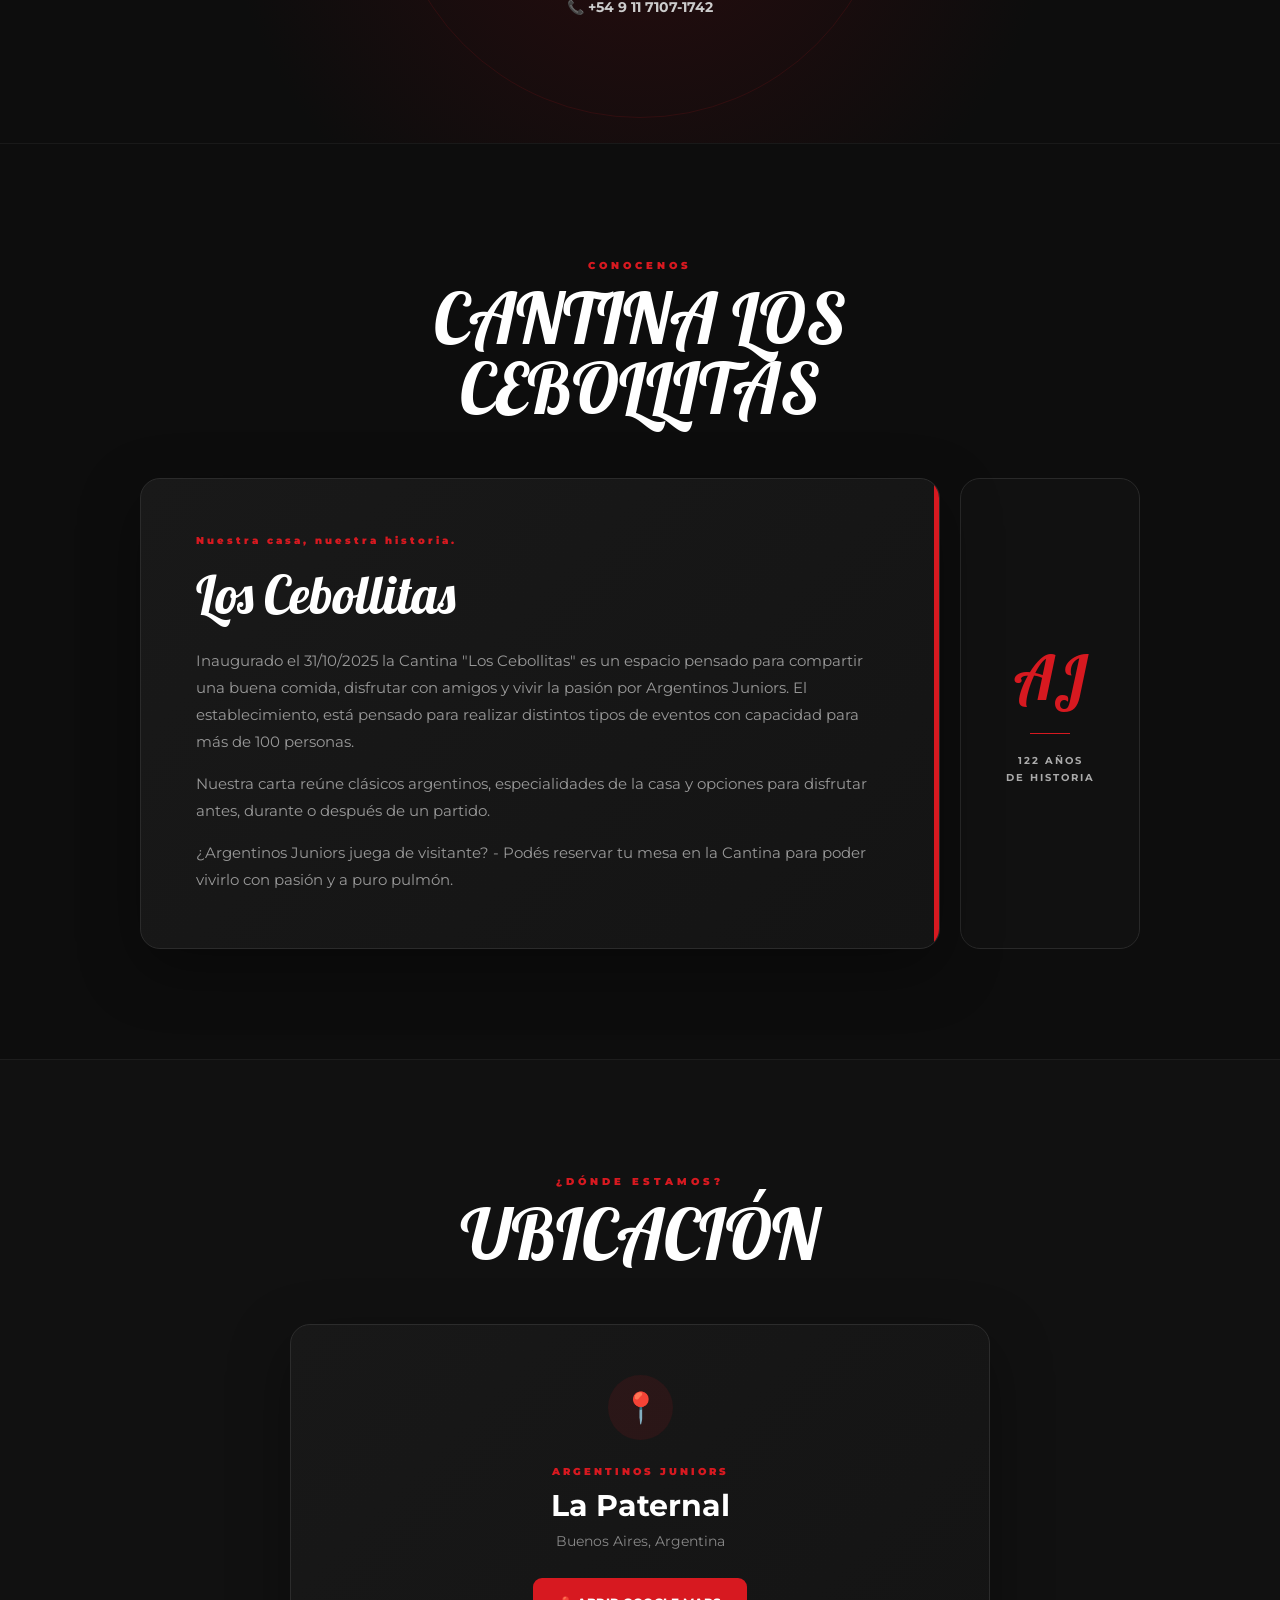
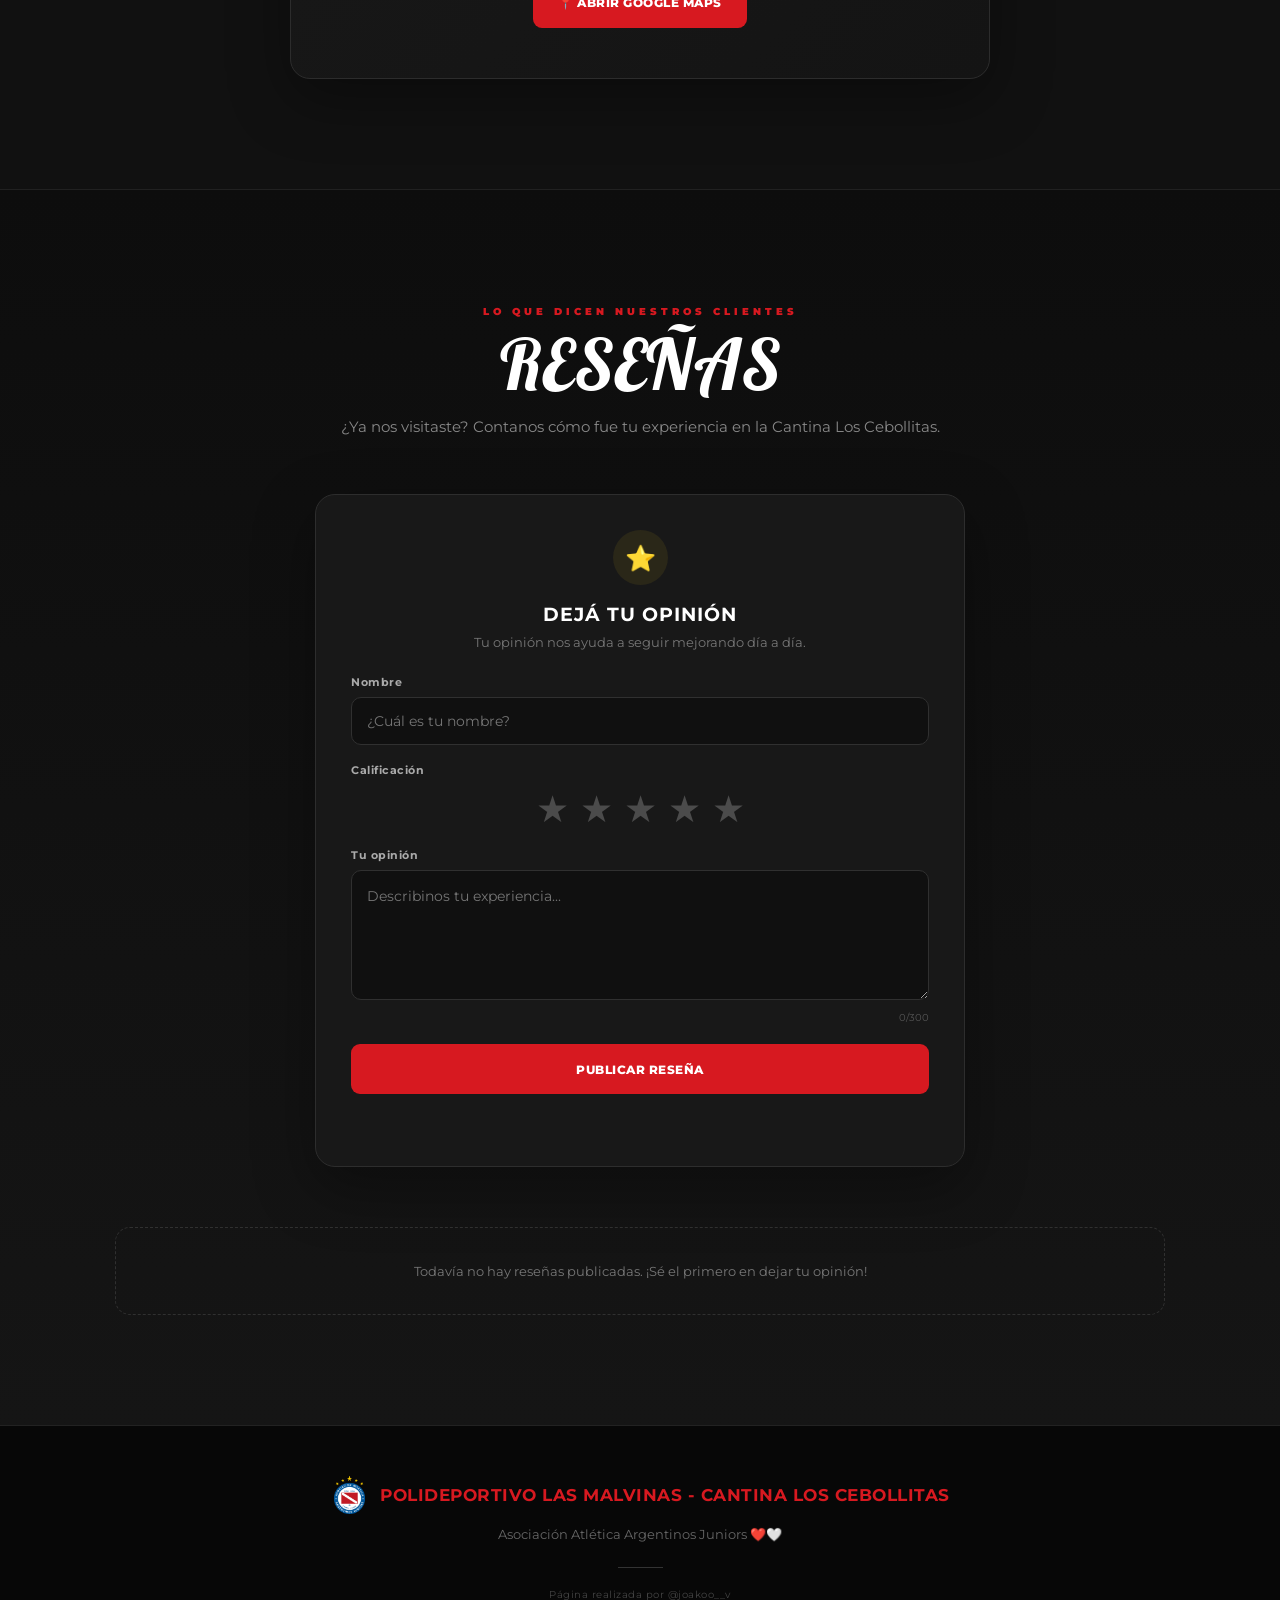
==== commit feb673fc: "index.html" ====
--- a/index.html
+++ b/index.html
@@ -9,10 +9,49 @@
         content="Cantina Los Cebollitas - Comida, encuentros y pasión por Argentinos Juniors."
     >
 
+    <link
+        rel="icon"
+        type="image/png"
+        sizes="96x96"
+        href="./favicon-96x96.png?v=1"
+    >
+
+    <link
+        rel="icon"
+        type="image/svg+xml"
+        href="./favicon.svg?v=1"
+    >
+
+    <link
+        rel="shortcut icon"
+        href="./favicon.ico?v=1"
+    >
+
+    <link
+        rel="apple-touch-icon"
+        sizes="180x180"
+        href="./apple-touch-icon.png?v=1"
+    >
+
+    <meta
+        name="apple-mobile-web-app-title"
+        content="Cantina Los Cebollitas"
+    >
+
+    <link
+        rel="manifest"
+        href="./site.webmanifest?v=1"
+    >
+
     <title>Cantina Los Cebollitas | Argentinos Juniors</title>
 
     <link rel="preconnect" href="https://fonts.googleapis.com">
-    <link rel="preconnect" href="https://fonts.gstatic.com" crossorigin>
+
+    <link
+        rel="preconnect"
+        href="https://fonts.gstatic.com"
+        crossorigin
+    >
 
     <link
         href="https://fonts.googleapis.com/css2?family=Lobster&family=Montserrat:wght@400;500;600;700;800;900&display=swap"
@@ -639,7 +678,7 @@
                 >
 
                 <strong>
-                    CANTINA LOS CEBOLLITAS
+                    POLIDEPORTIVO LAS MALVINAS - CANTINA LOS CEBOLLITAS
                 </strong>
 
             </div>
@@ -662,4 +701,4 @@
     <script src="./script.js" defer></script>
 
 </body>
-</html>+</html>
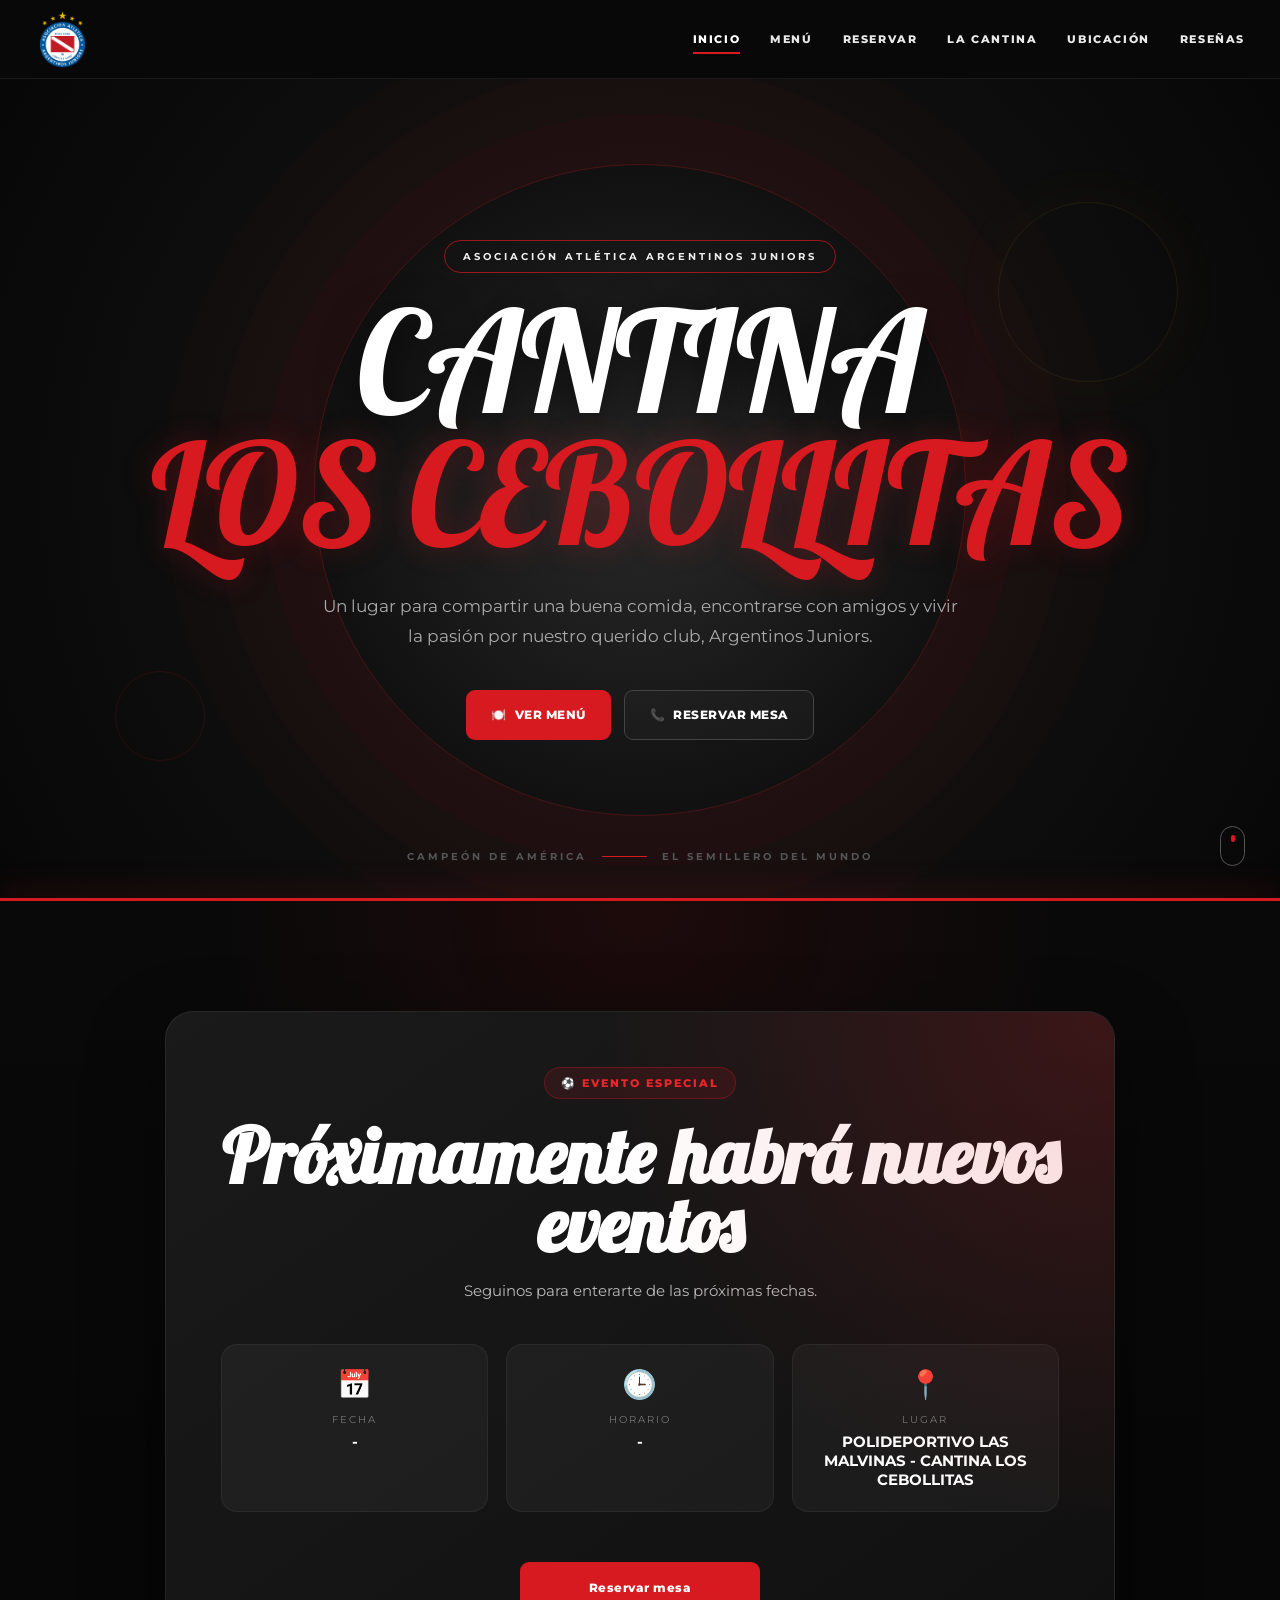
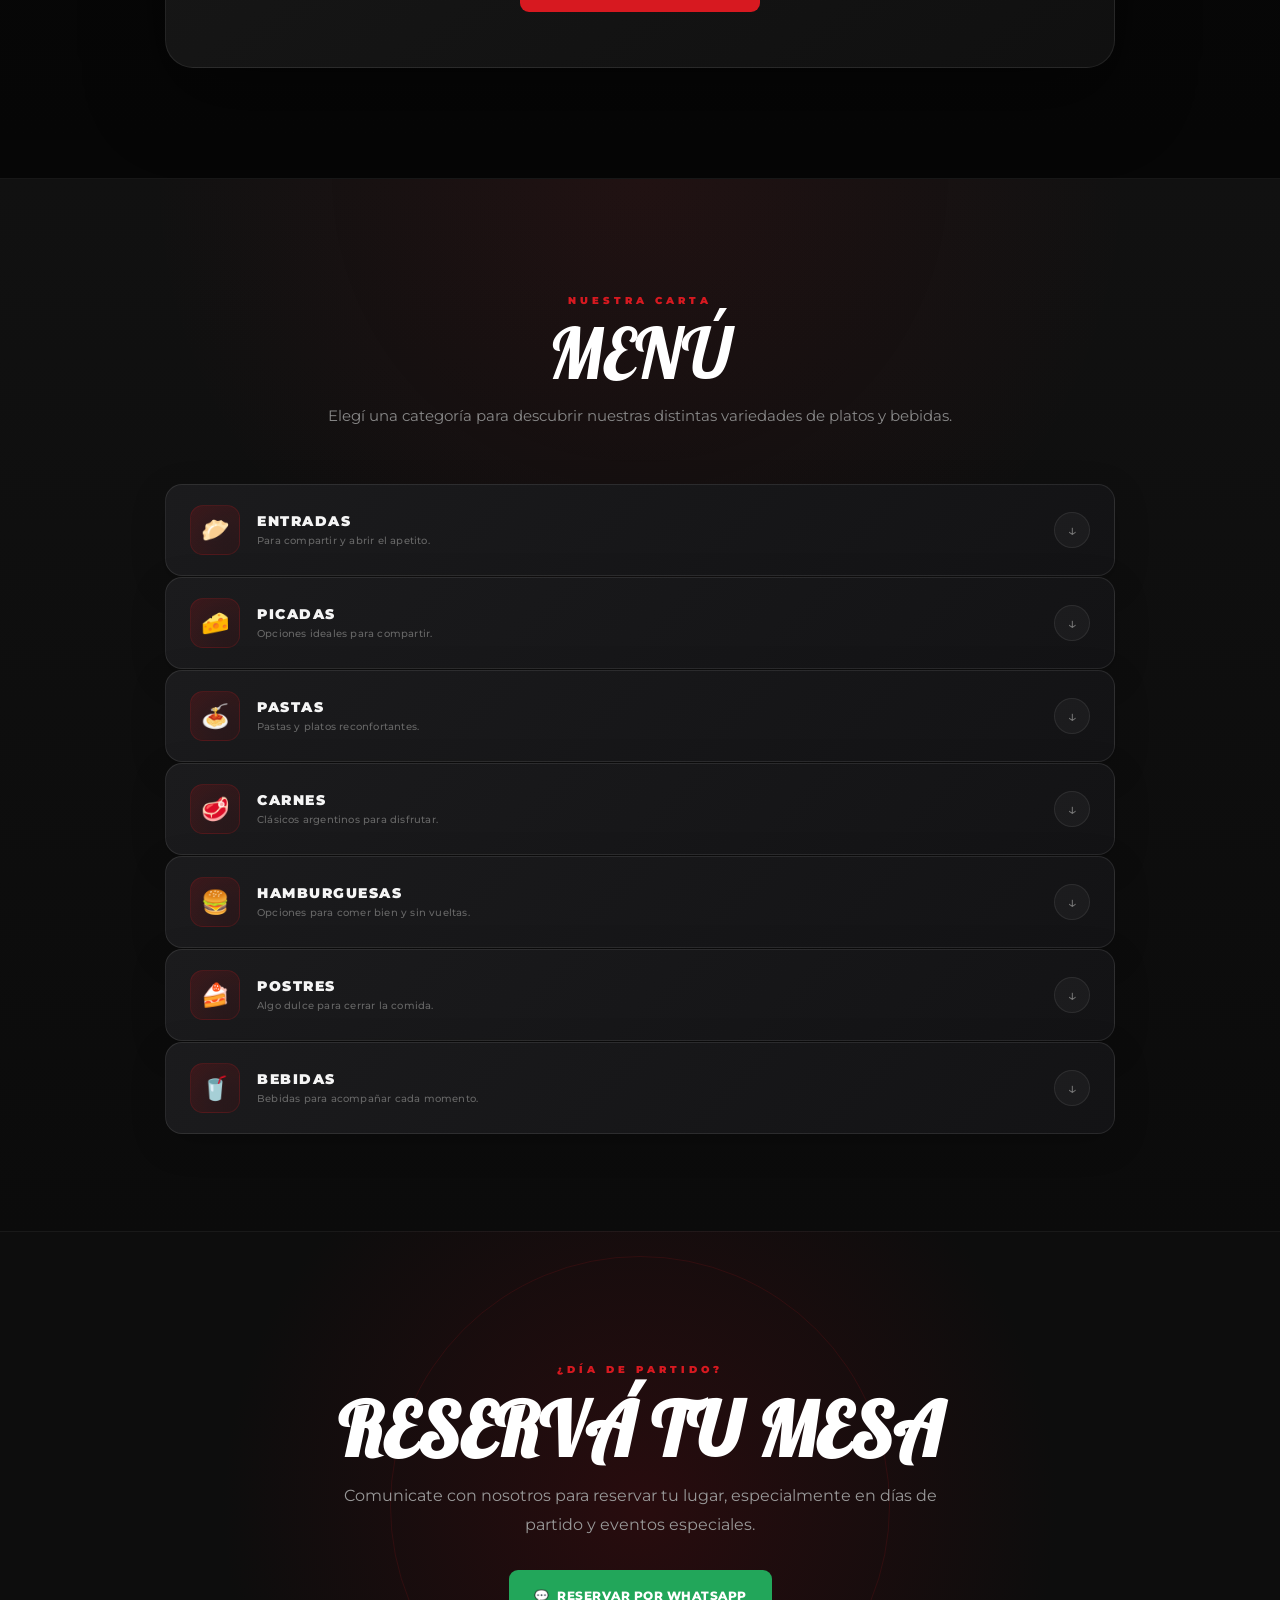
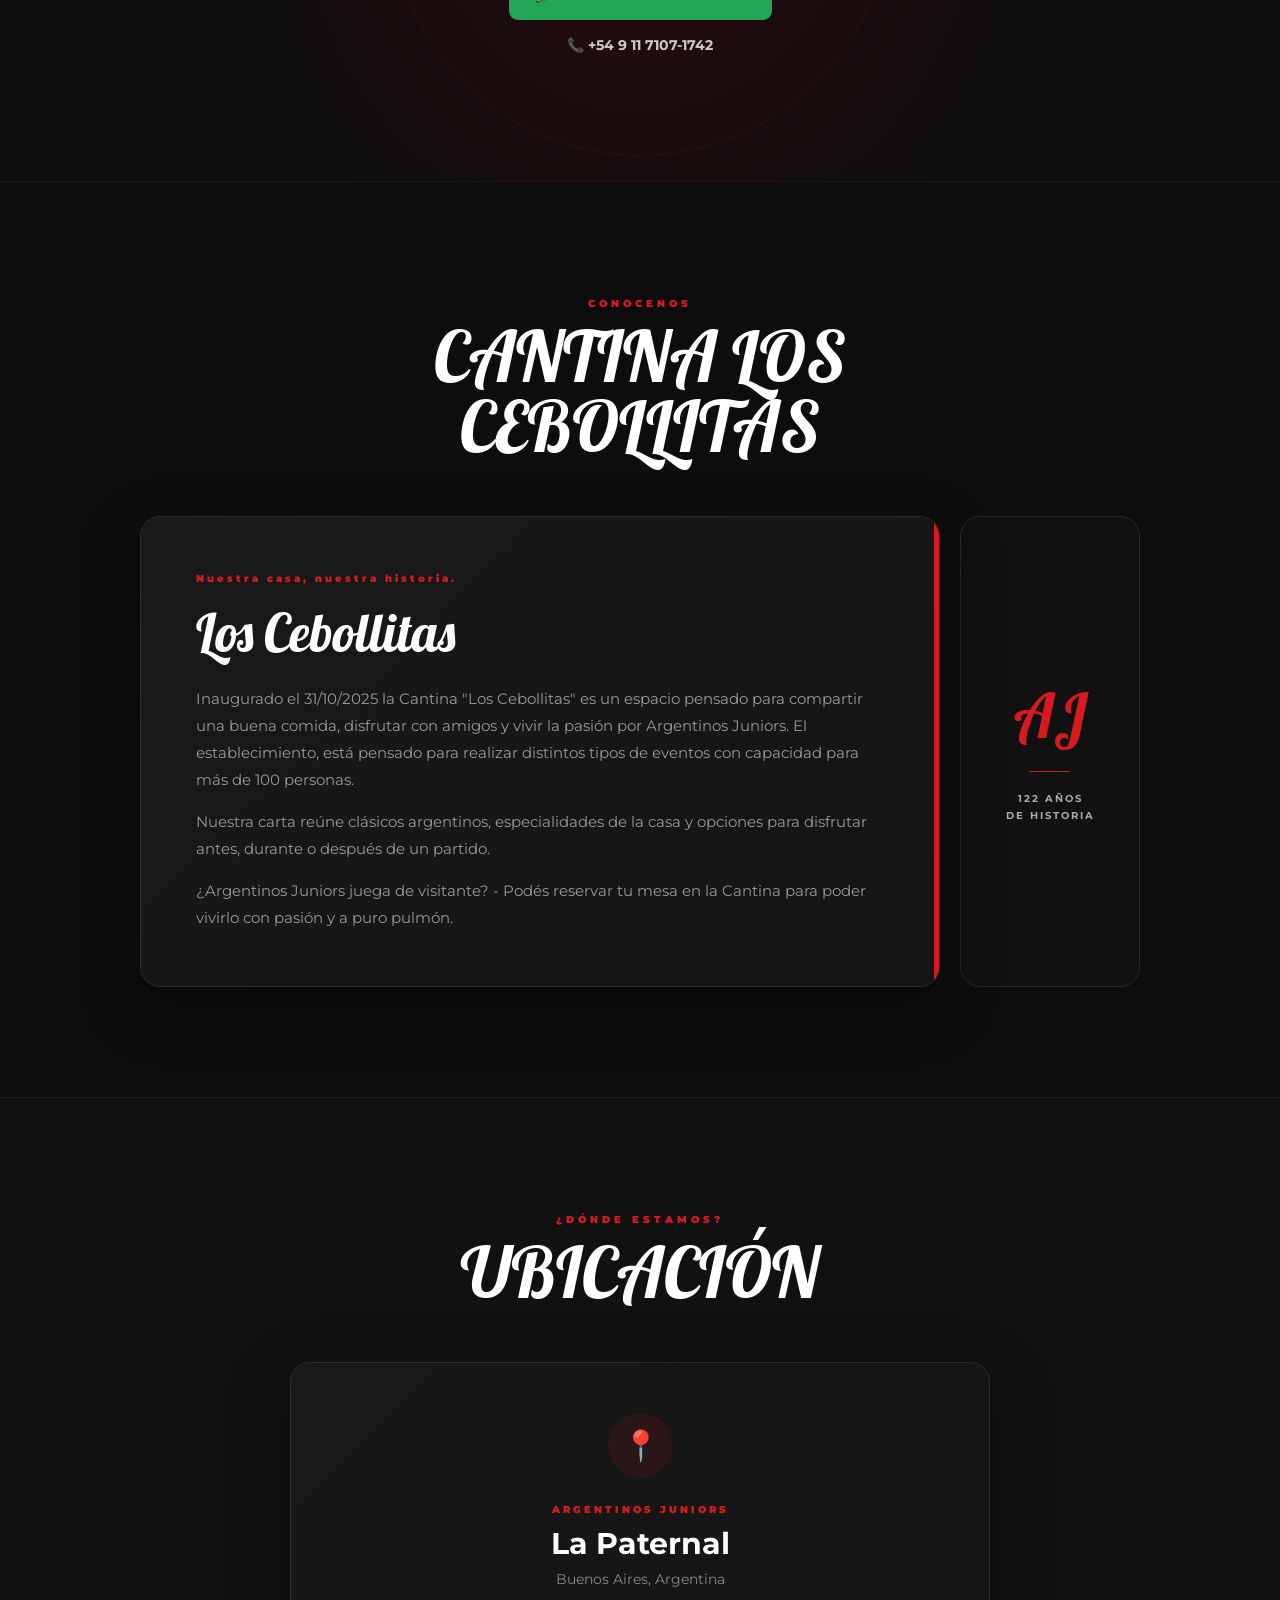
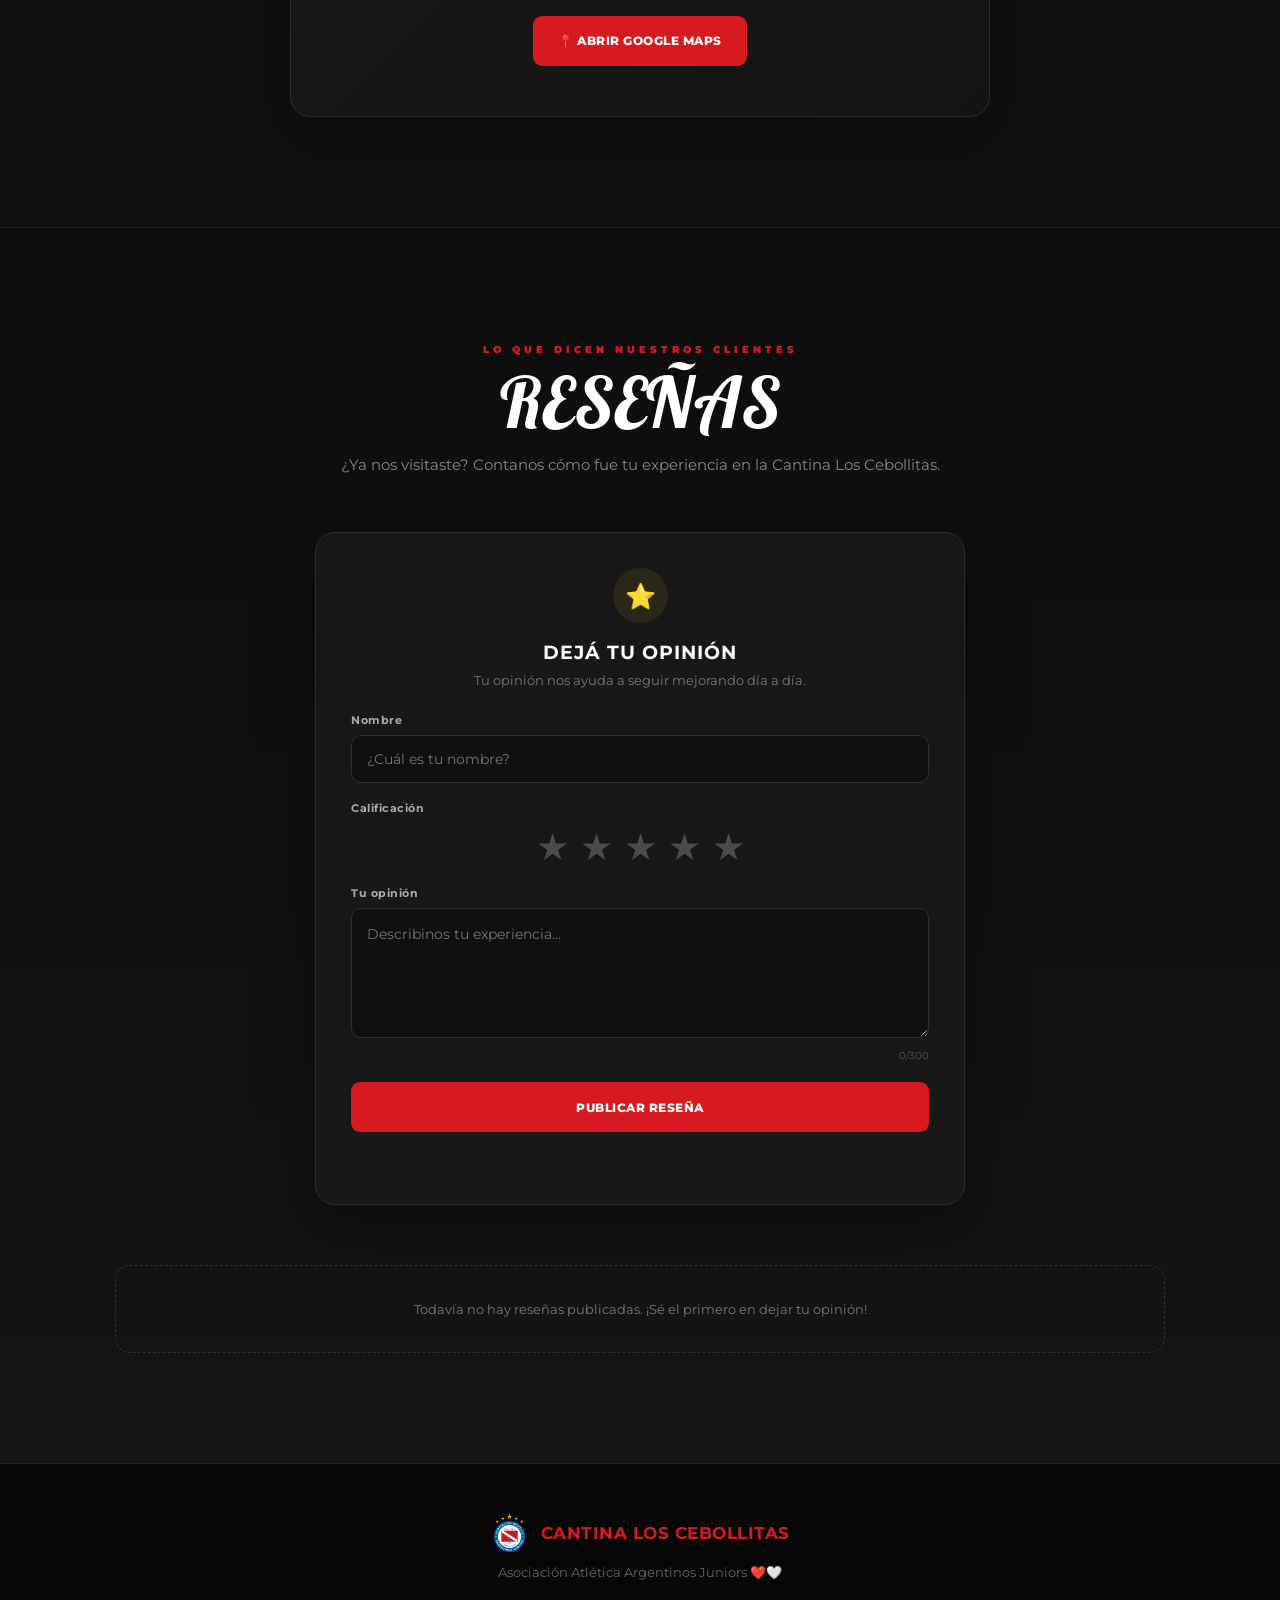
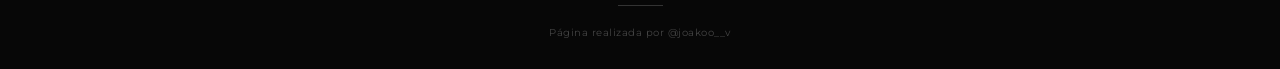
==== commit a31eb4bd: "index.html" ====
--- a/index.html
+++ b/index.html
@@ -296,7 +296,7 @@
                 <div>
                     <small>LUGAR</small>
                     <strong id="eventoSeccionLugar">
-                        Cantina del Club
+                        POLIDEPORTIVO LAS MALVINAS - CANTINA LOS CEBOLLITAS
                     </strong>
                 </div>
             </div>
@@ -678,7 +678,7 @@
                 >
 
                 <strong>
-                    POLIDEPORTIVO LAS MALVINAS - CANTINA LOS CEBOLLITAS
+                    CANTINA LOS CEBOLLITAS
                 </strong>
 
             </div>
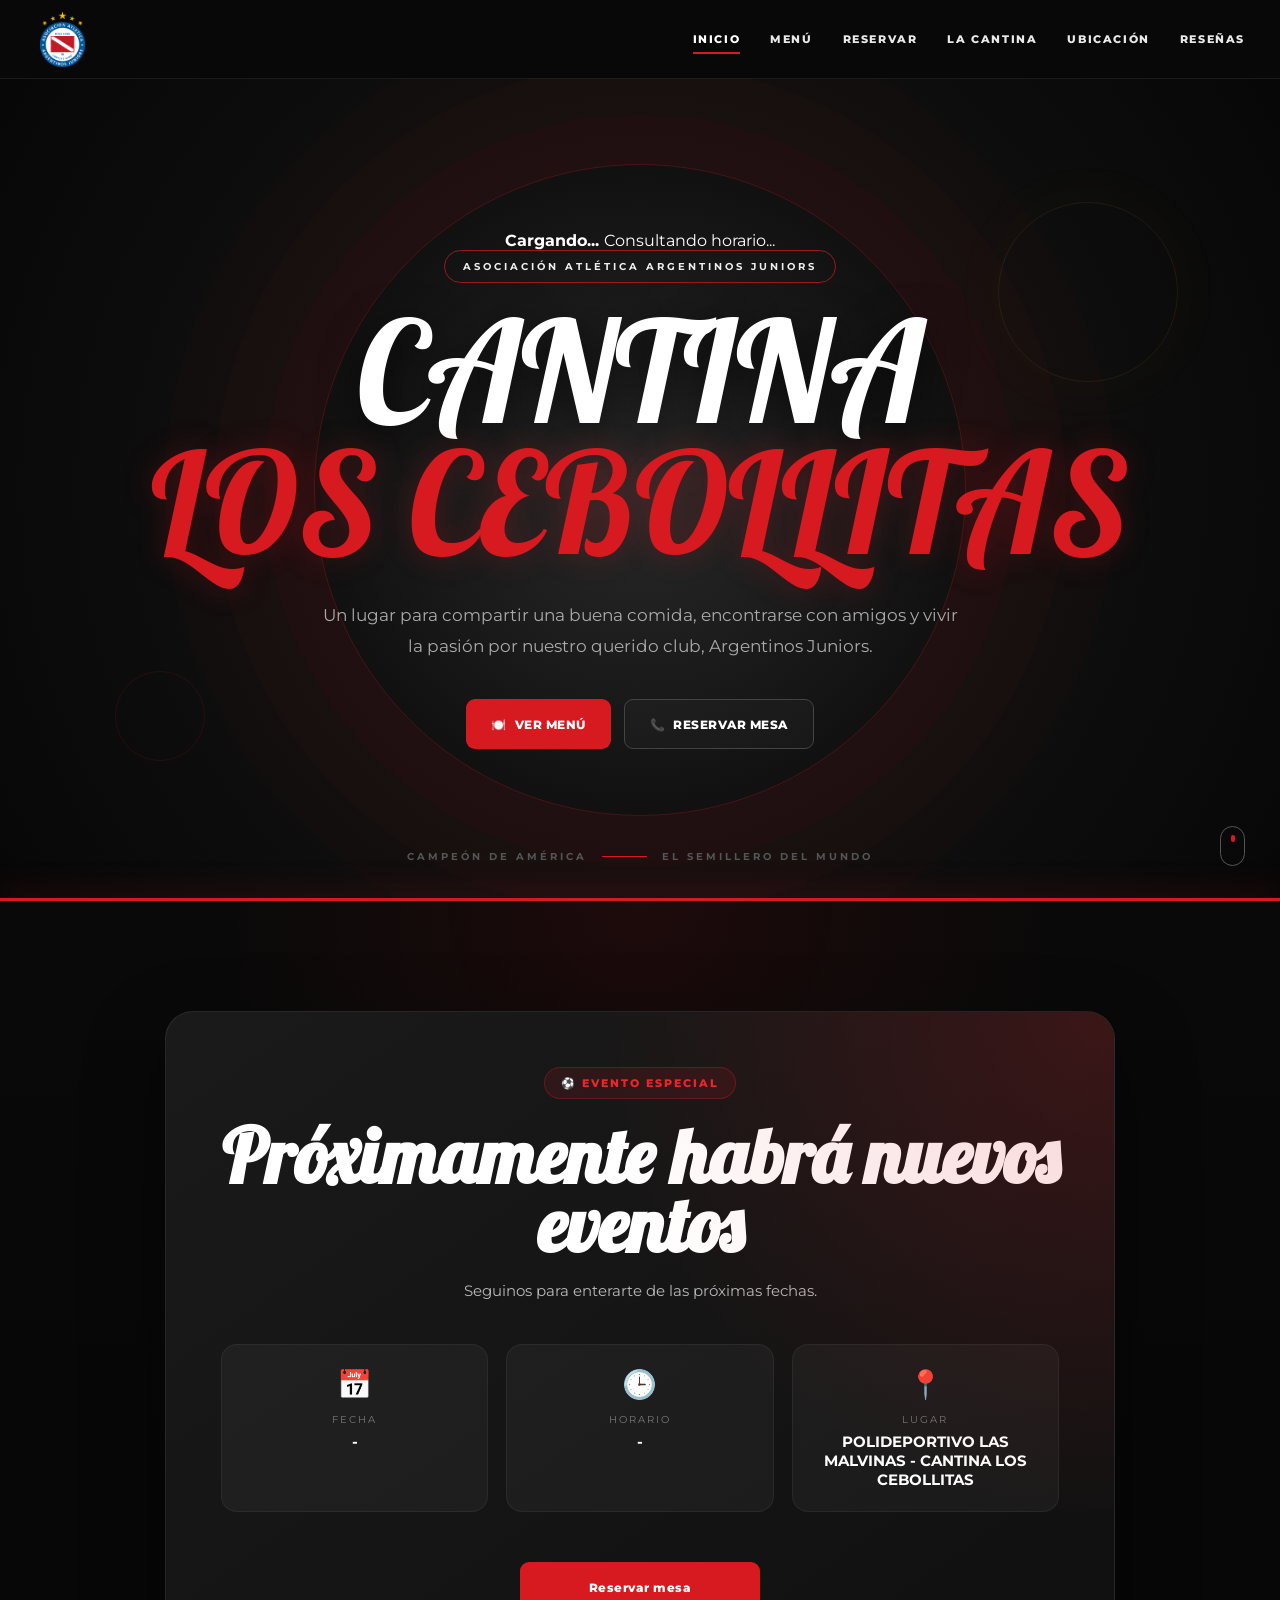
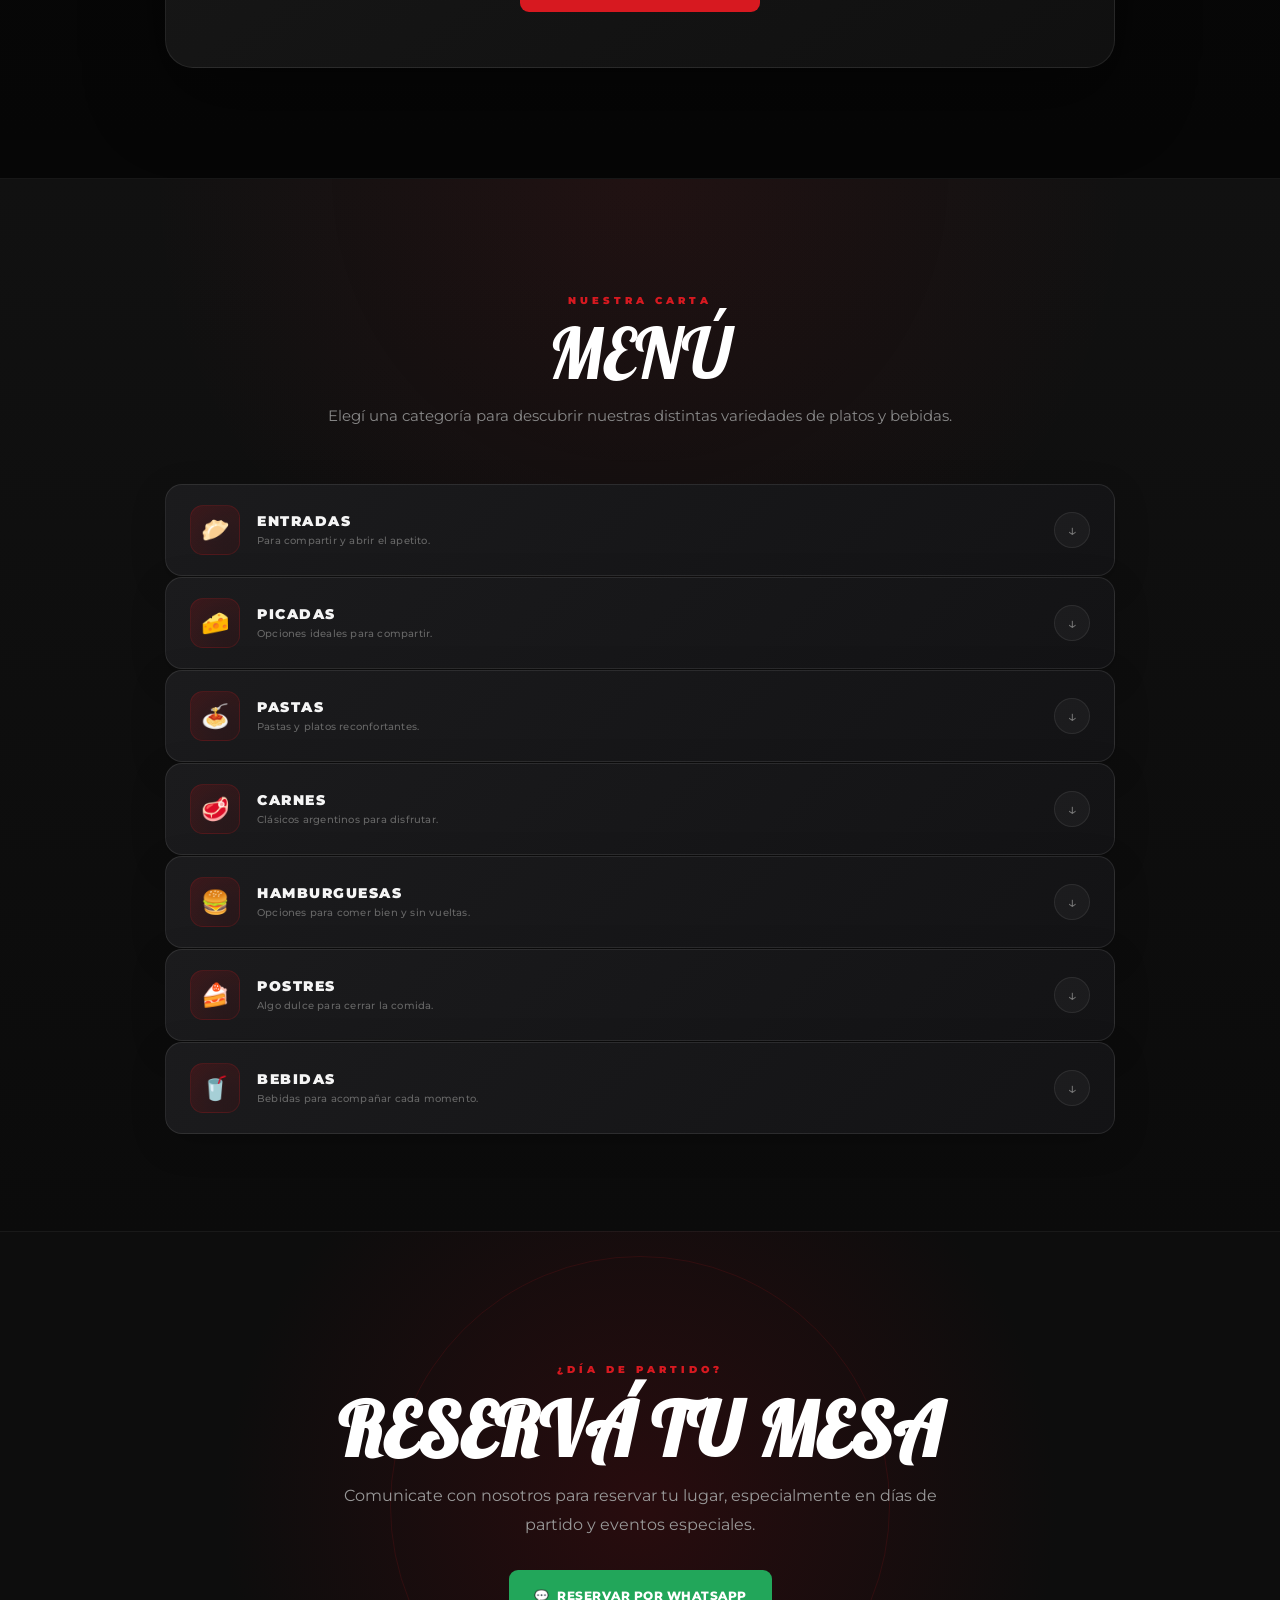
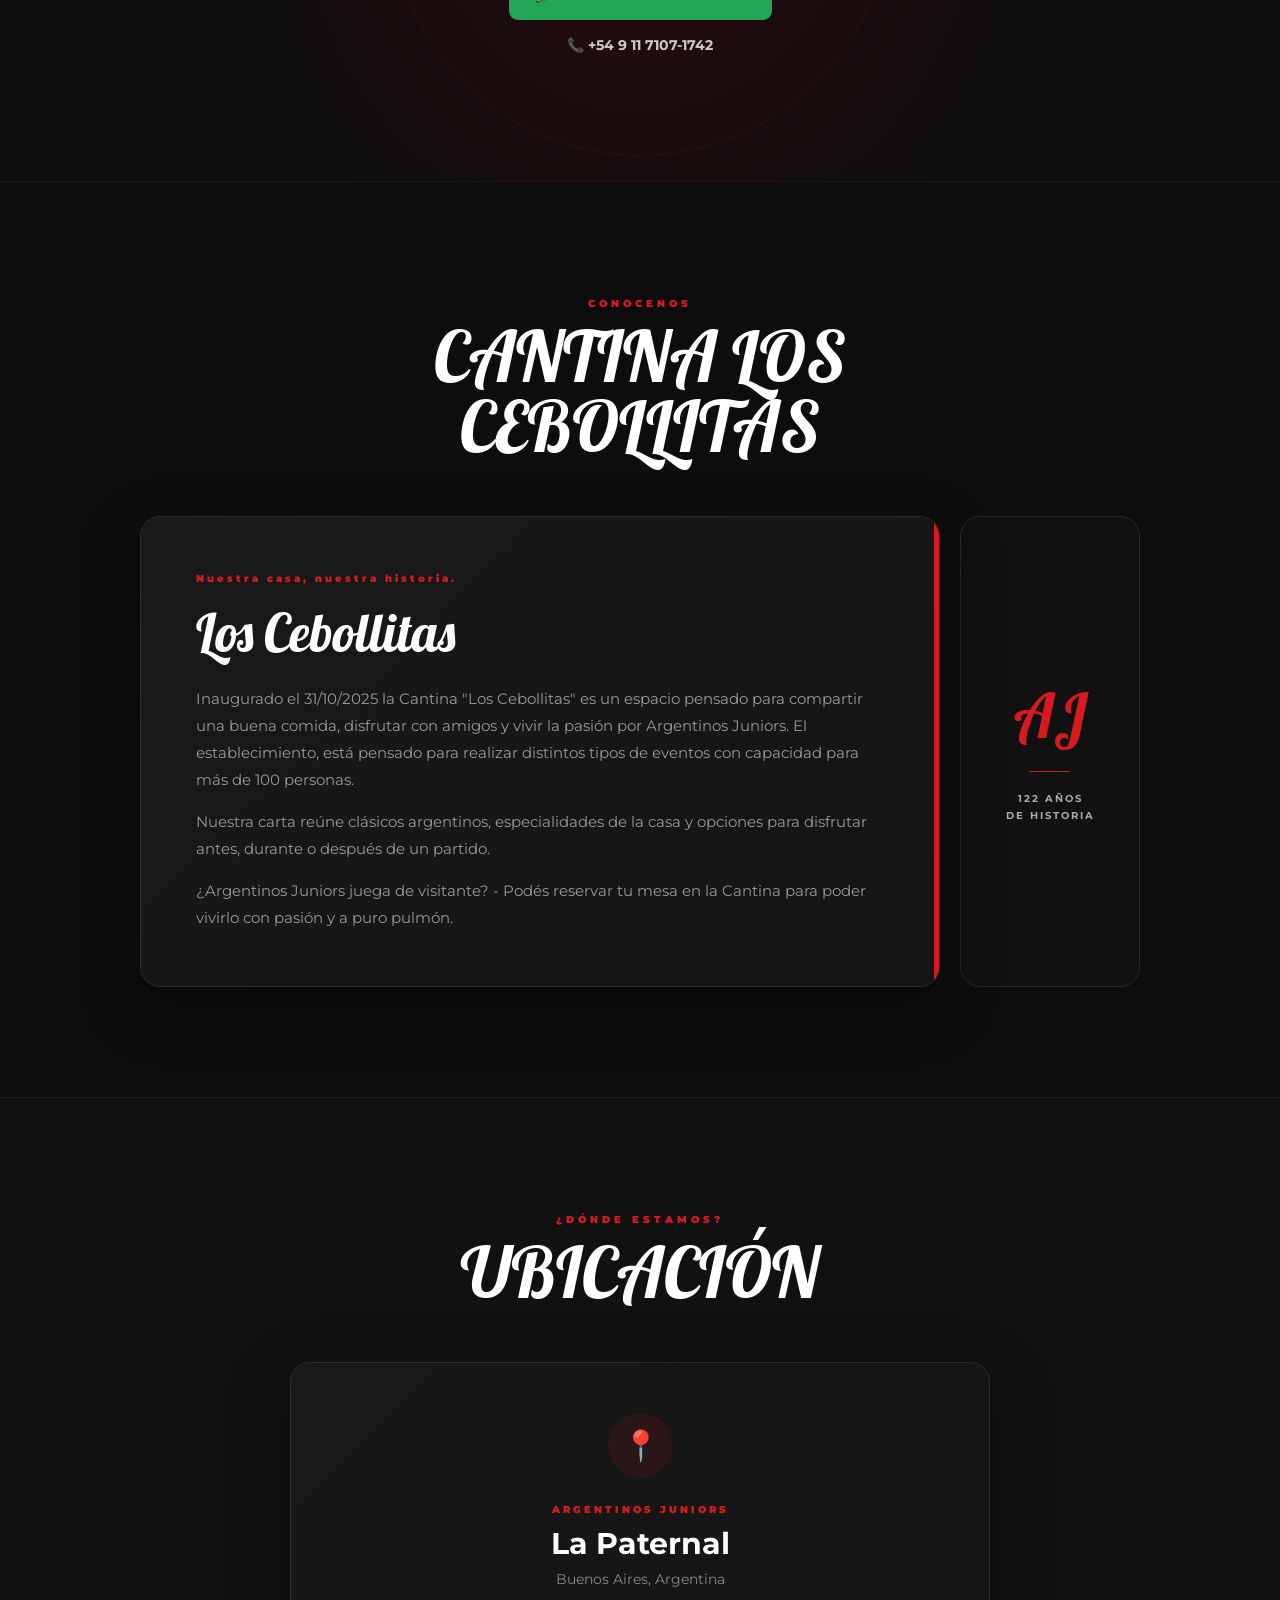
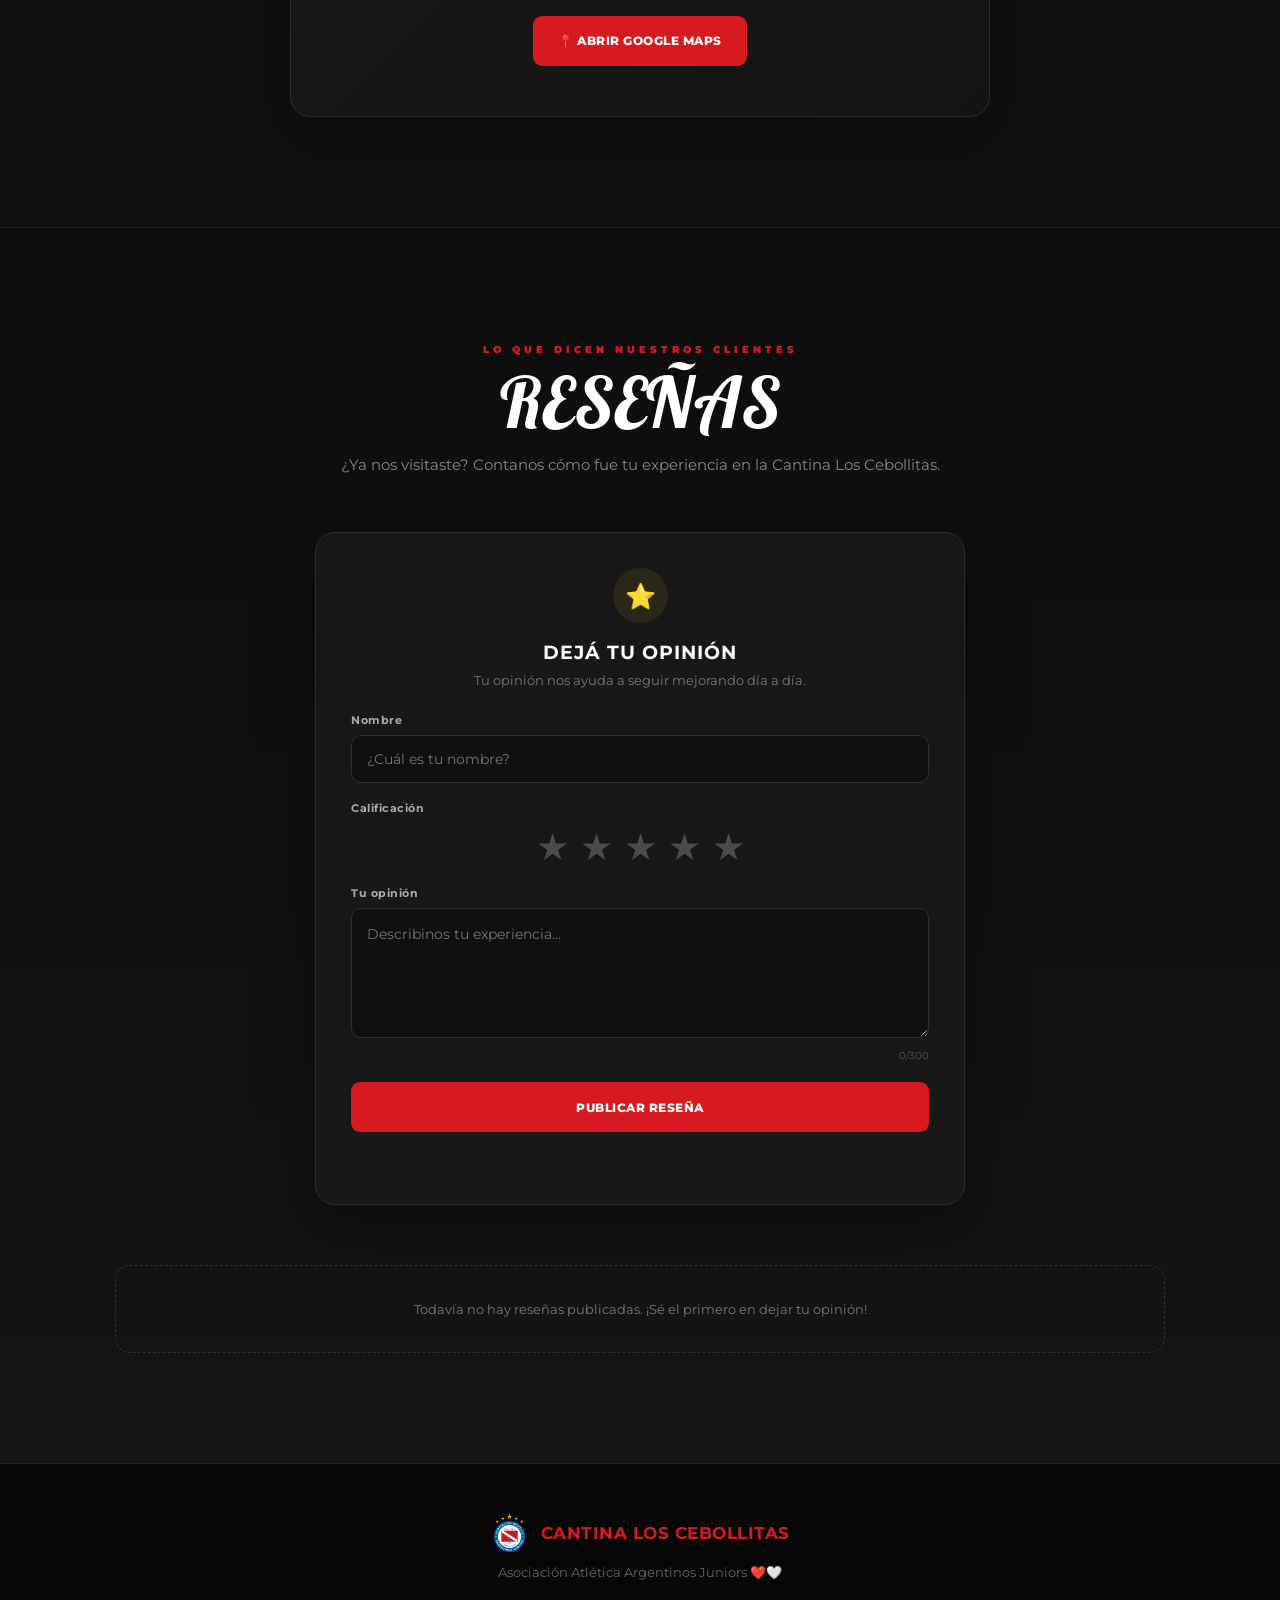
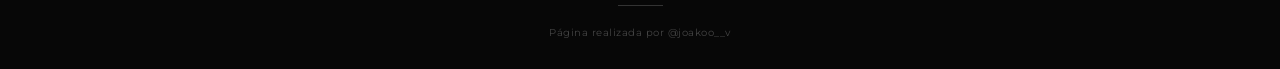
==== commit 8e4f26eb: "index.html" ====
--- a/index.html
+++ b/index.html
@@ -190,6 +190,27 @@
 
             <div class="hero-contenido">
 
+                <div
+                    id="estadoCantina"
+                    class="estado-cantina"
+                >
+
+                    <div class="estado-punto"></div>
+
+                    <div class="estado-texto">
+
+                        <strong id="estadoTitulo">
+                            Cargando...
+                        </strong>
+
+                        <span id="estadoHorario">
+                            Consultando horario...
+                        </span>
+
+                    </div>
+
+                </div>
+
                 <div class="etiqueta">
                     ASOCIACIÓN ATLÉTICA ARGENTINOS JUNIORS
                 </div>
--- a/style.css
+++ b/style.css
@@ -367,14 +367,14 @@
     background:
         linear-gradient(
             90deg,
-            rgba(0, 0, 0, 0.92) 0%,
-            rgba(0, 0, 0, 0.76) 42%,
-            rgba(0, 0, 0, 0.42) 100%
+            rgba(0, 0, 0, 0.78) 0%,
+            rgba(0, 0, 0, 0.45) 45%,
+            rgba(0, 0, 0, 0.15) 100%
         );
 }
 
 .evento-fondo.tiene-imagen {
-    opacity: 0.72;
+    opacity: 1;
     transform: scale(1);
 }
 
@@ -458,8 +458,8 @@
     background:
         linear-gradient(
             90deg,
-            rgba(8, 8, 8, 0.72),
-            rgba(8, 8, 8, 0.35)
+            rgba(0, 0, 0, 0.35),
+            rgba(0, 0, 0, 0.08)
         );
 }
 
@@ -3326,4 +3326,4 @@
 width:100%;
 
 }
-}+}
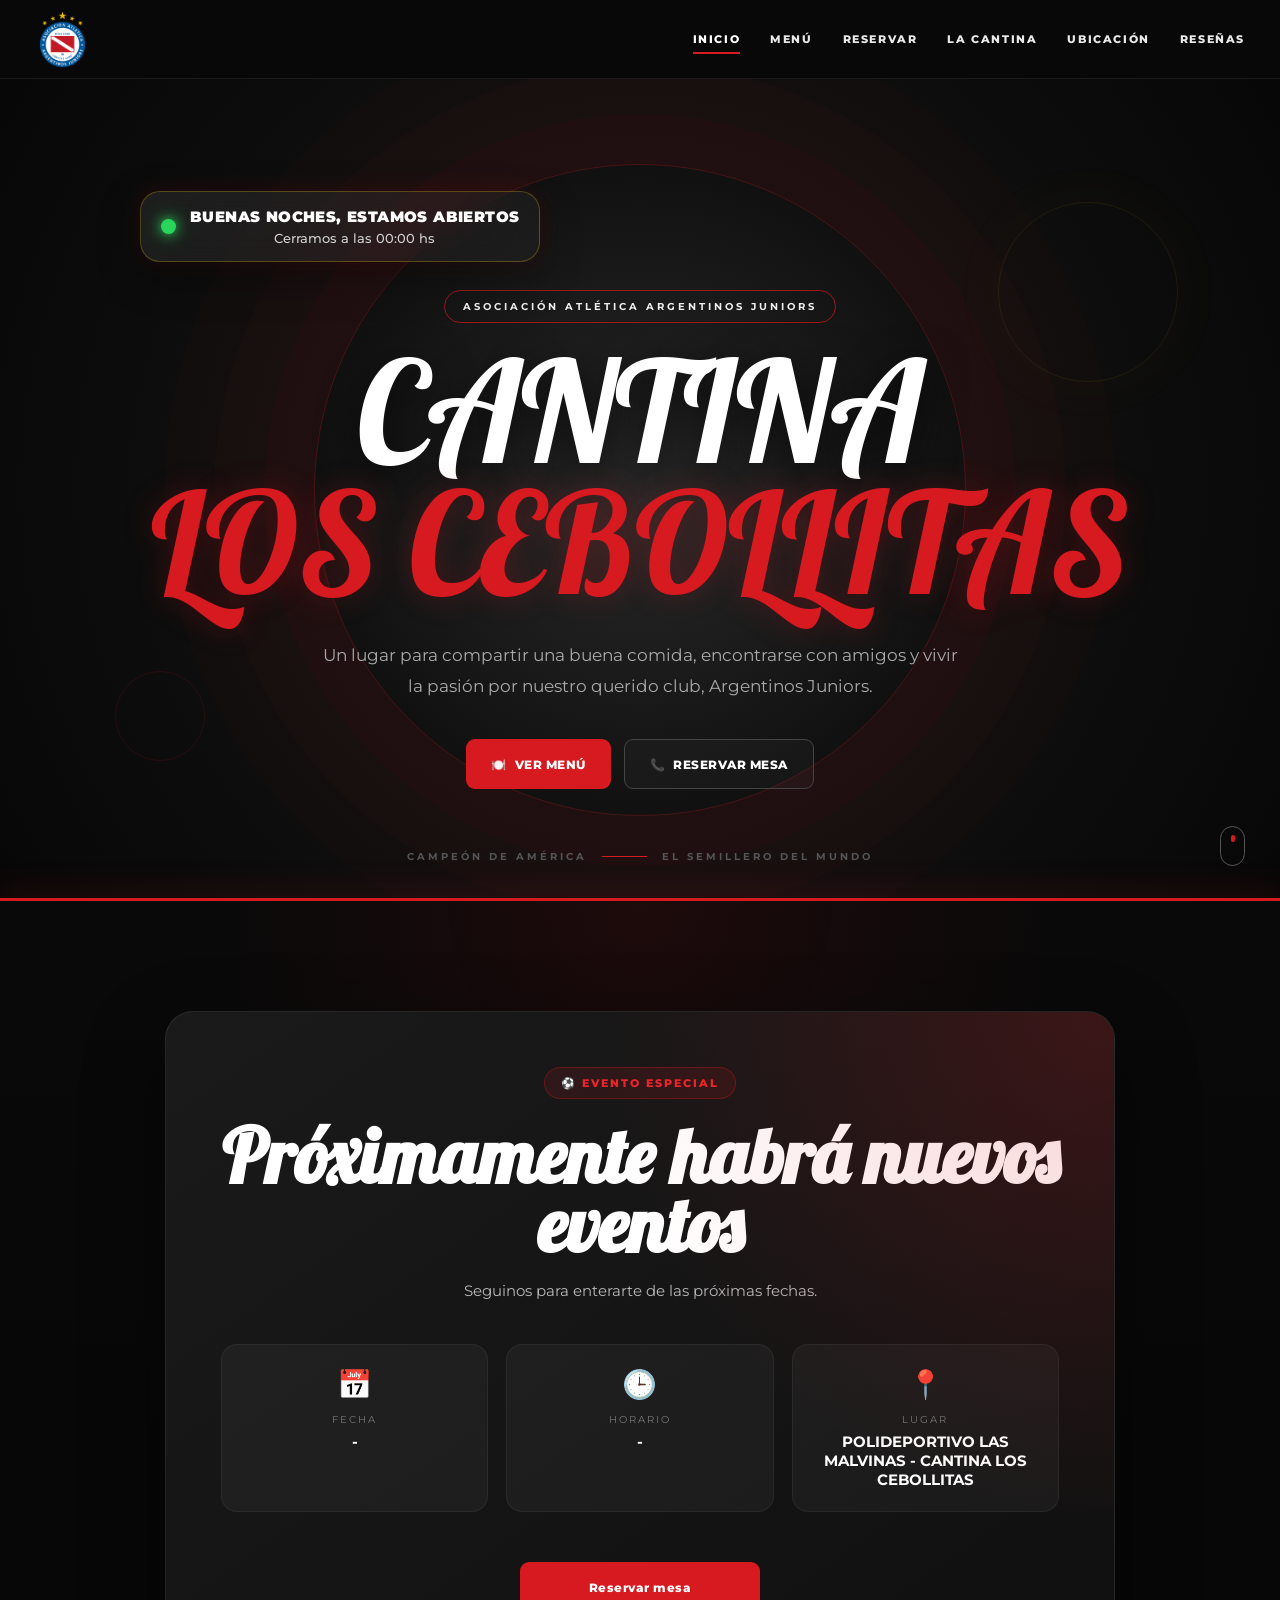
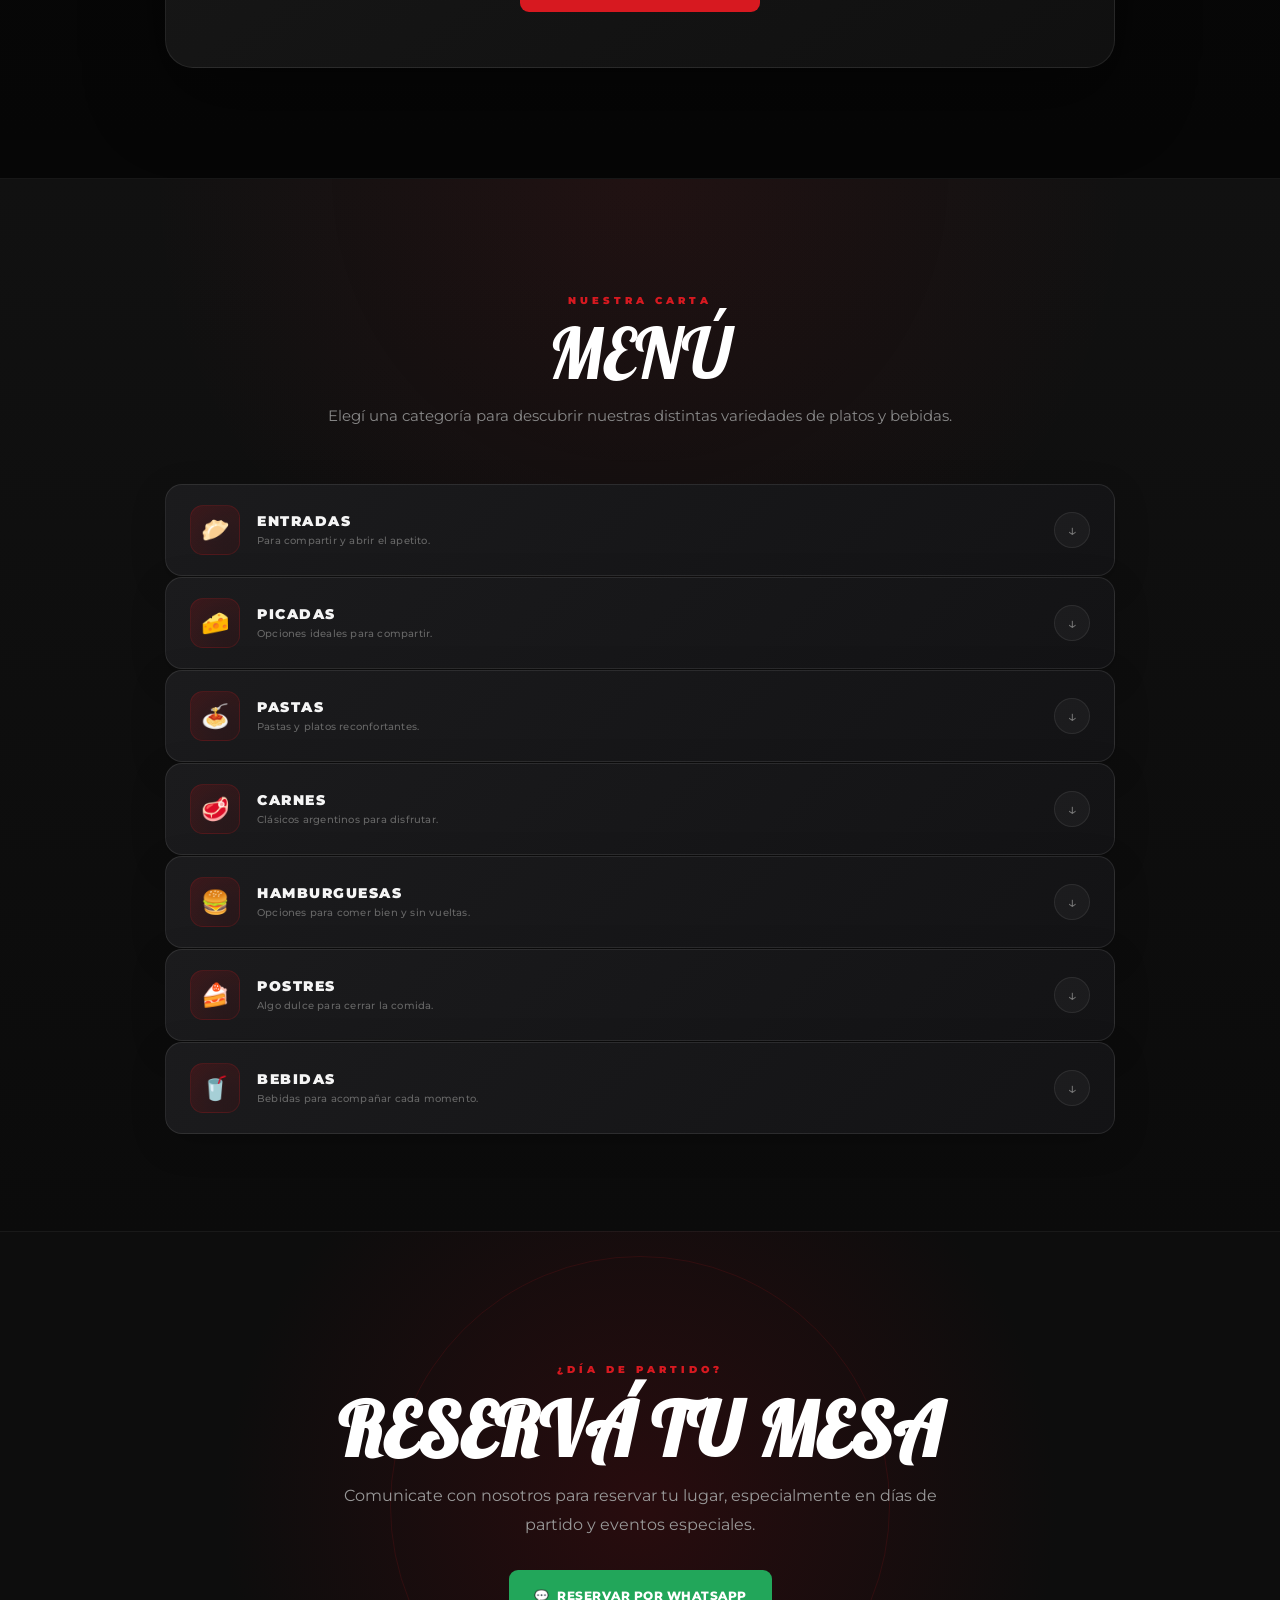
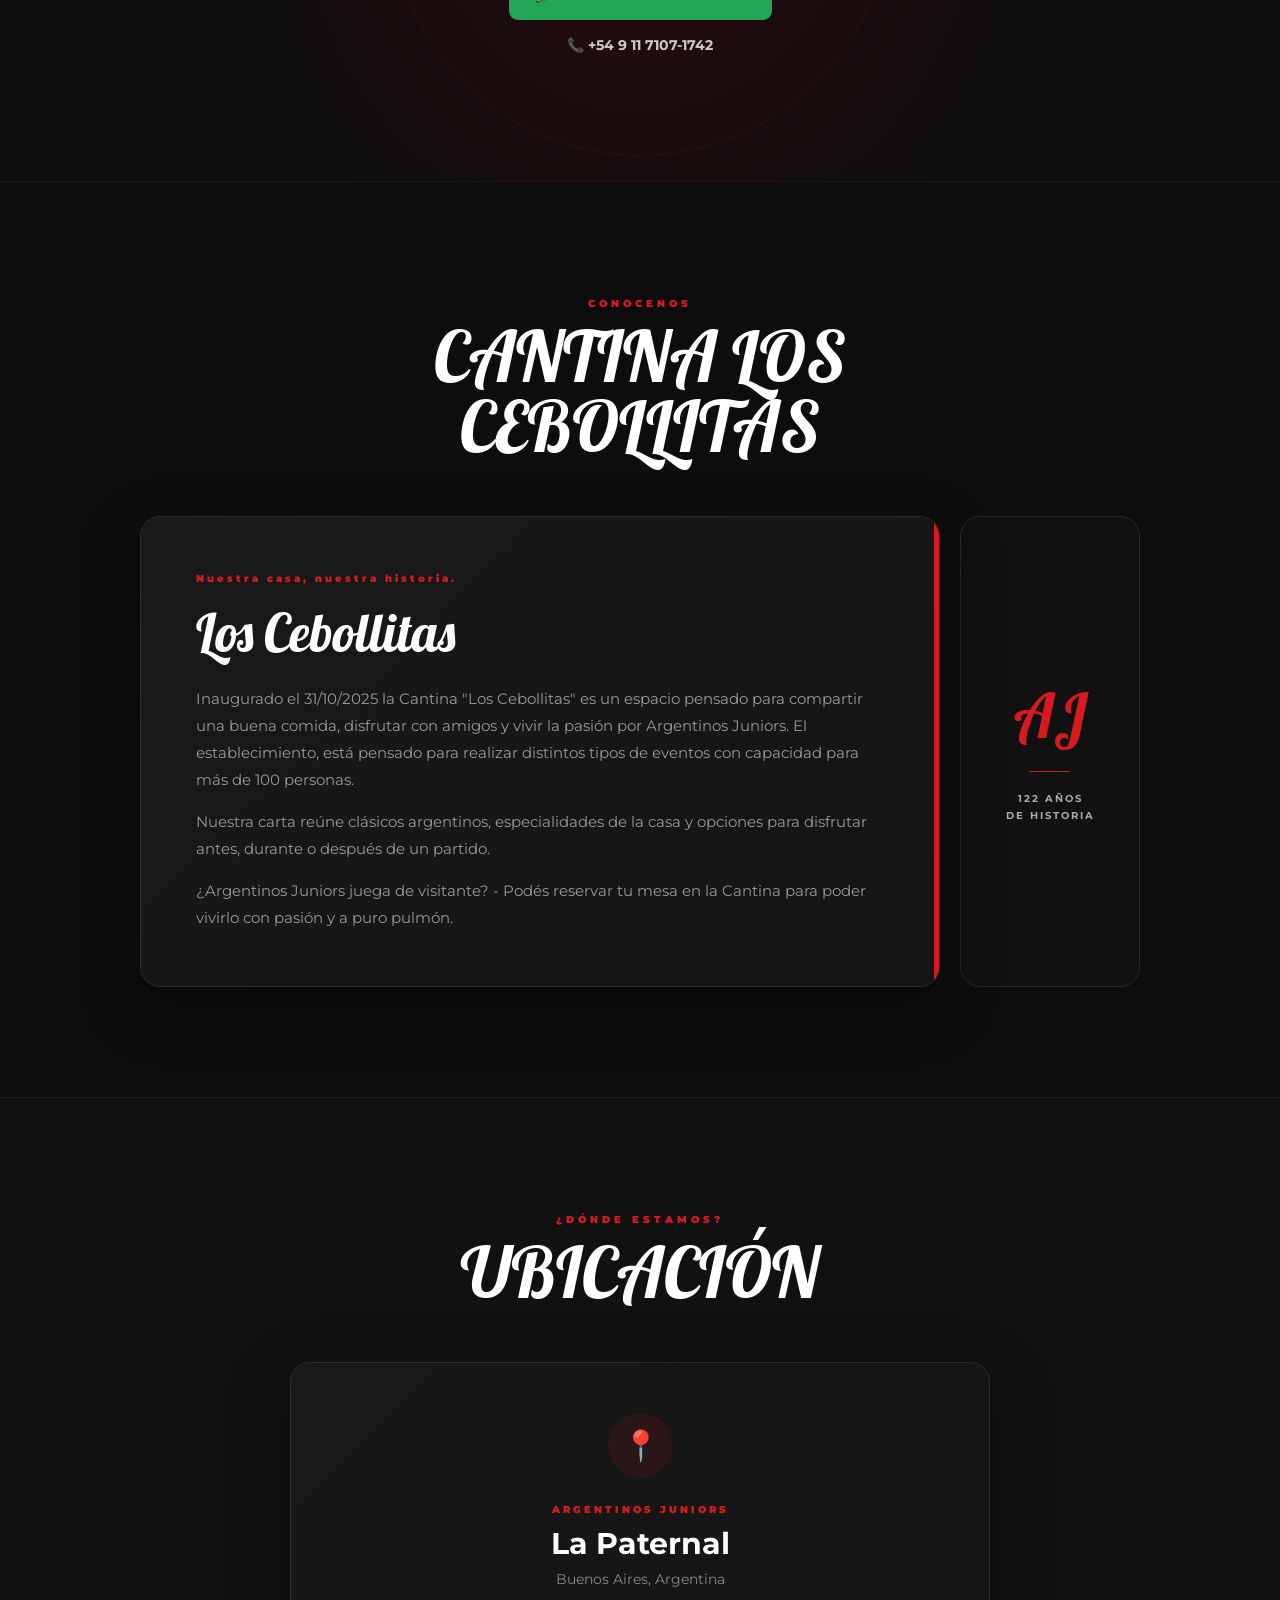
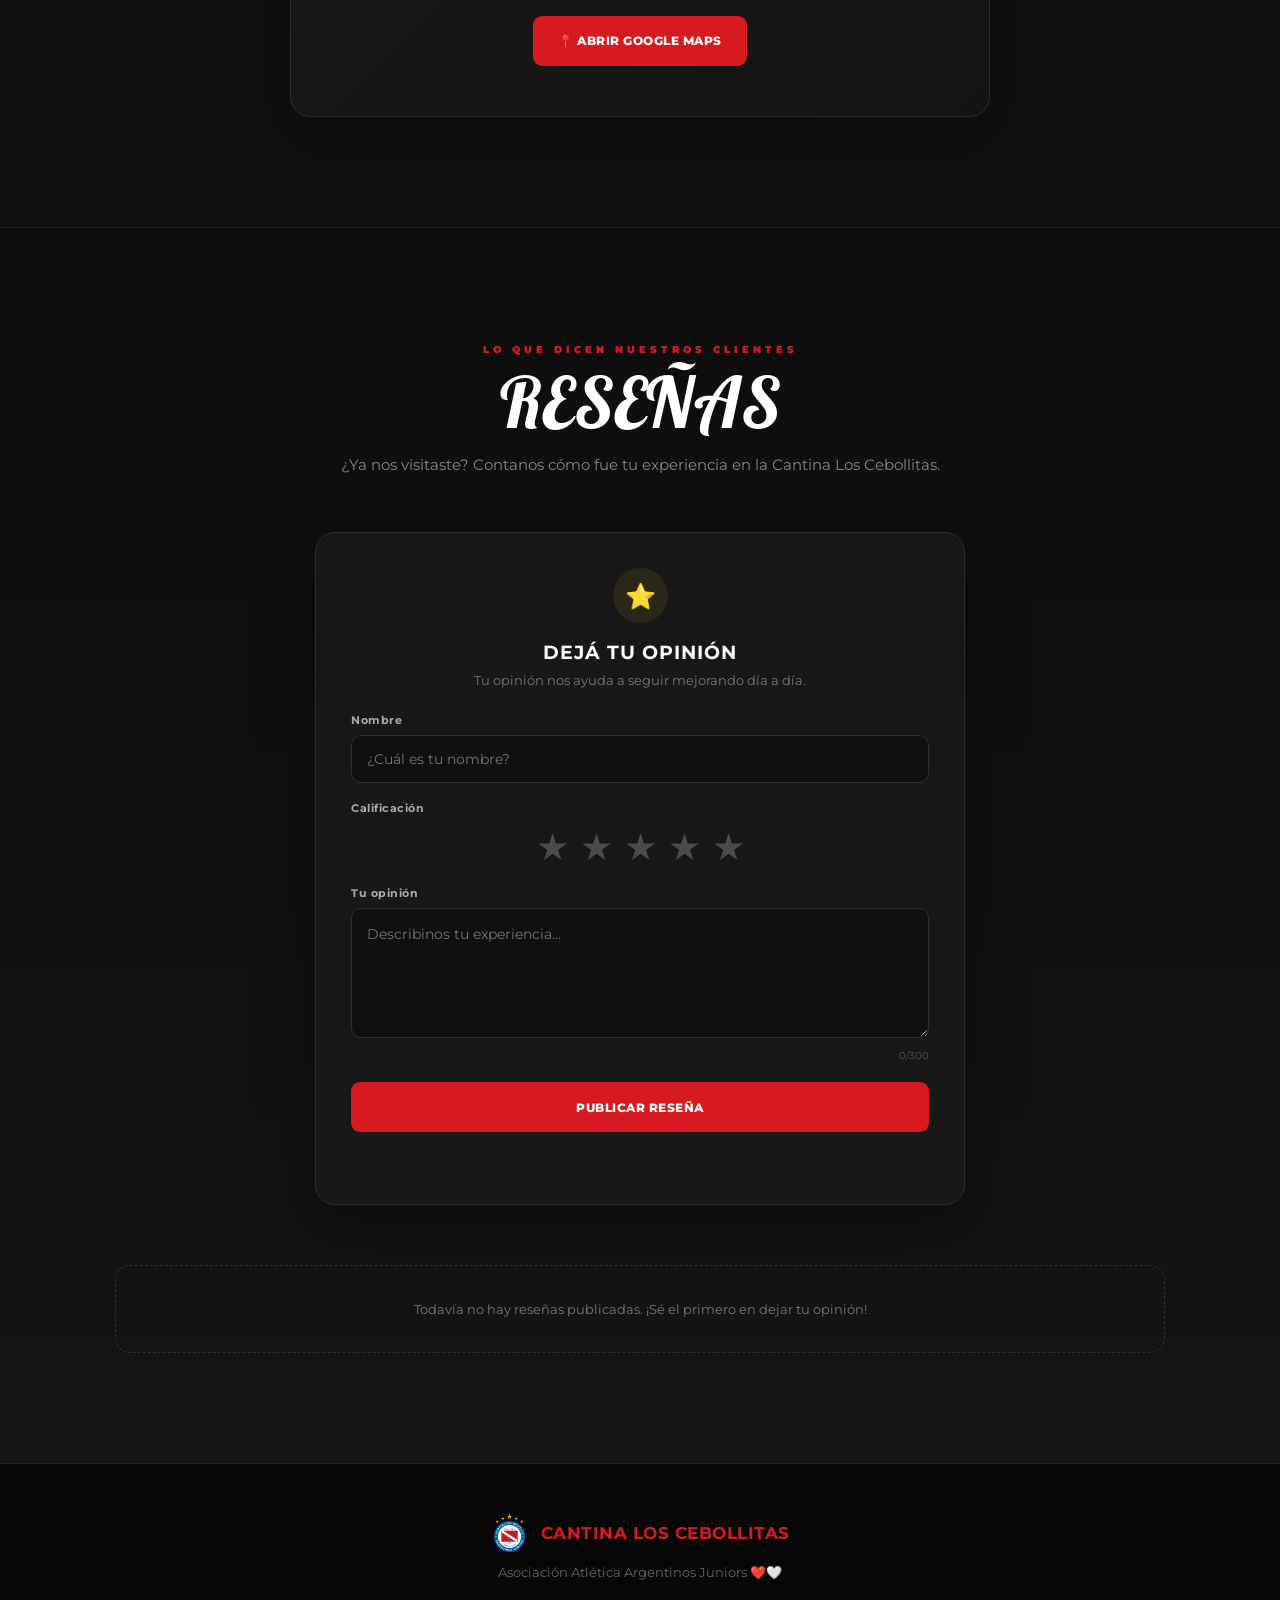
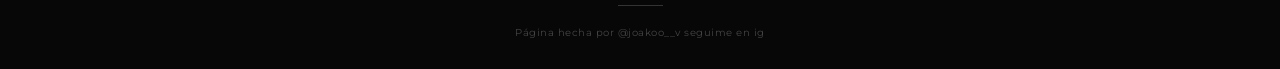
==== commit 22a9dfc8: "index.html" ====
--- a/index.html
+++ b/index.html
@@ -711,7 +711,7 @@
             <div class="footer-linea"></div>
 
             <p class="copyright">
-                Página realizada por @joakoo__v
+                Página hecha por @joakoo__v seguime en ig
             </p>
 
         </div>
--- a/style.css
+++ b/style.css
@@ -3327,3 +3327,169 @@
 
 }
 }
+
+/* =====================================================
+   ESTADO ABIERTO / CERRADO
+===================================================== */
+
+.estado-cantina {
+
+    display: flex;
+
+    align-items: center;
+
+    gap: 14px;
+
+    width: fit-content;
+
+    margin-bottom: 28px;
+
+    padding: 15px 20px;
+
+    border-radius: 20px;
+
+    background:
+        linear-gradient(
+            135deg,
+            rgba(255,255,255,0.08),
+            rgba(255,255,255,0.03)
+        );
+
+    border:
+        1px solid rgba(255, 210, 28, 0.25);
+
+    backdrop-filter: blur(14px);
+
+    box-shadow:
+        0 15px 40px rgba(0,0,0,.35),
+        0 0 25px rgba(215,25,32,.15);
+
+    transition:
+        .35s ease;
+
+}
+
+
+.estado-punto {
+
+    width: 15px;
+
+    height: 15px;
+
+    border-radius: 50%;
+
+    background:
+        #29d65b;
+
+    box-shadow:
+        0 0 12px #29d65b,
+        0 0 25px rgba(41,214,91,.6);
+
+    animation:
+        pulsoEstado 1.8s infinite;
+
+}
+
+
+.estado-cantina.cerrado {
+
+    border-color:
+        rgba(255,255,255,.12);
+
+}
+
+
+.estado-cantina.cerrado .estado-punto {
+
+    background:
+        #ff3b3b;
+
+    box-shadow:
+        0 0 14px #ff3b3b;
+
+    animation:
+        ninguna;
+
+}
+
+
+.estado-texto {
+
+    display: flex;
+
+    flex-direction: column;
+
+    gap: 4px;
+
+}
+
+
+.estado-texto strong {
+
+    color:
+        #ffffff;
+
+    font-size:
+        15px;
+
+    font-weight:
+        900;
+
+    letter-spacing:
+        .4px;
+
+    text-transform:
+        uppercase;
+
+}
+
+
+.estado-texto span {
+
+    color:
+        #d0d0d0;
+
+    font-size:
+        13px;
+
+    font-weight:
+        500;
+
+}
+
+
+@keyframes pulsoEstado {
+
+    0% {
+
+        transform:
+            scale(1);
+
+        opacity:
+            1;
+
+    }
+
+
+    50% {
+
+        transform:
+            scale(1.3);
+
+        opacity:
+            .55;
+
+    }
+
+
+    100% {
+
+        transform:
+            scale(1);
+
+        opacity:
+            1;
+
+    }
+
+}
